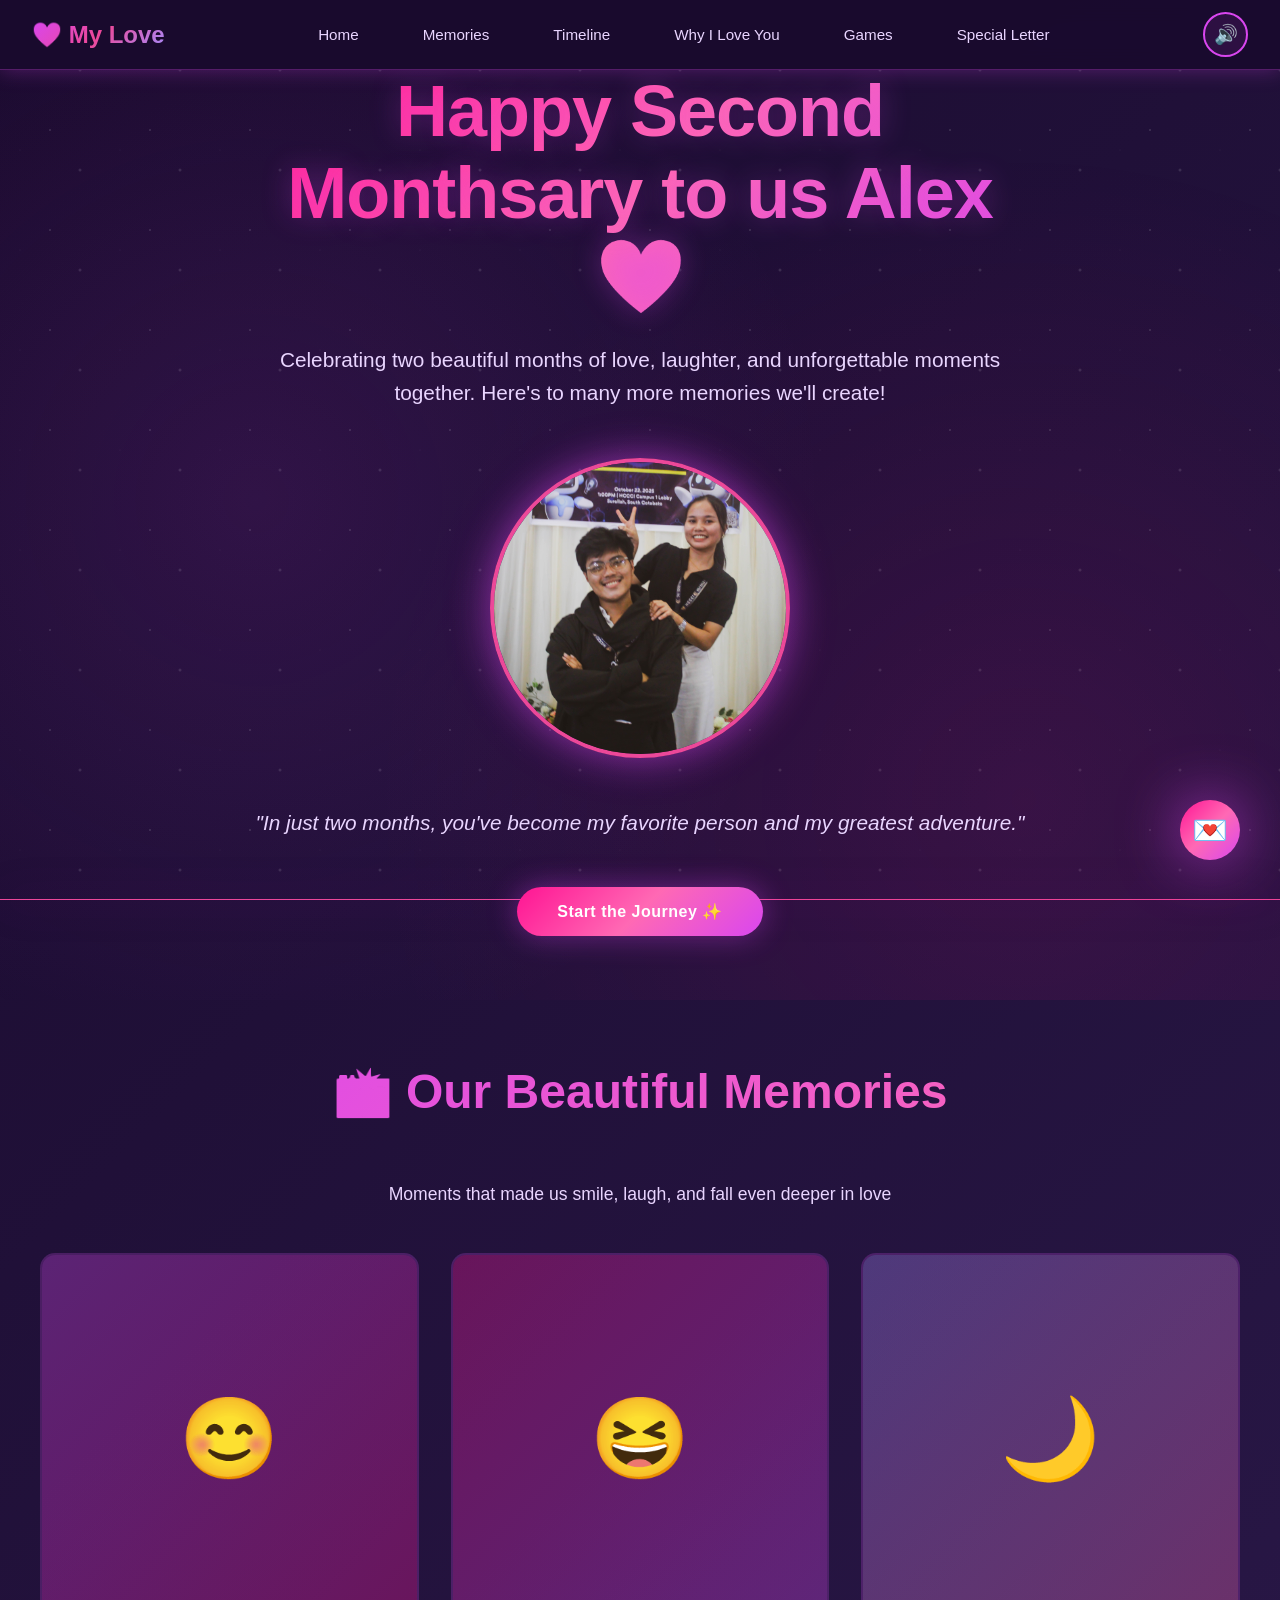
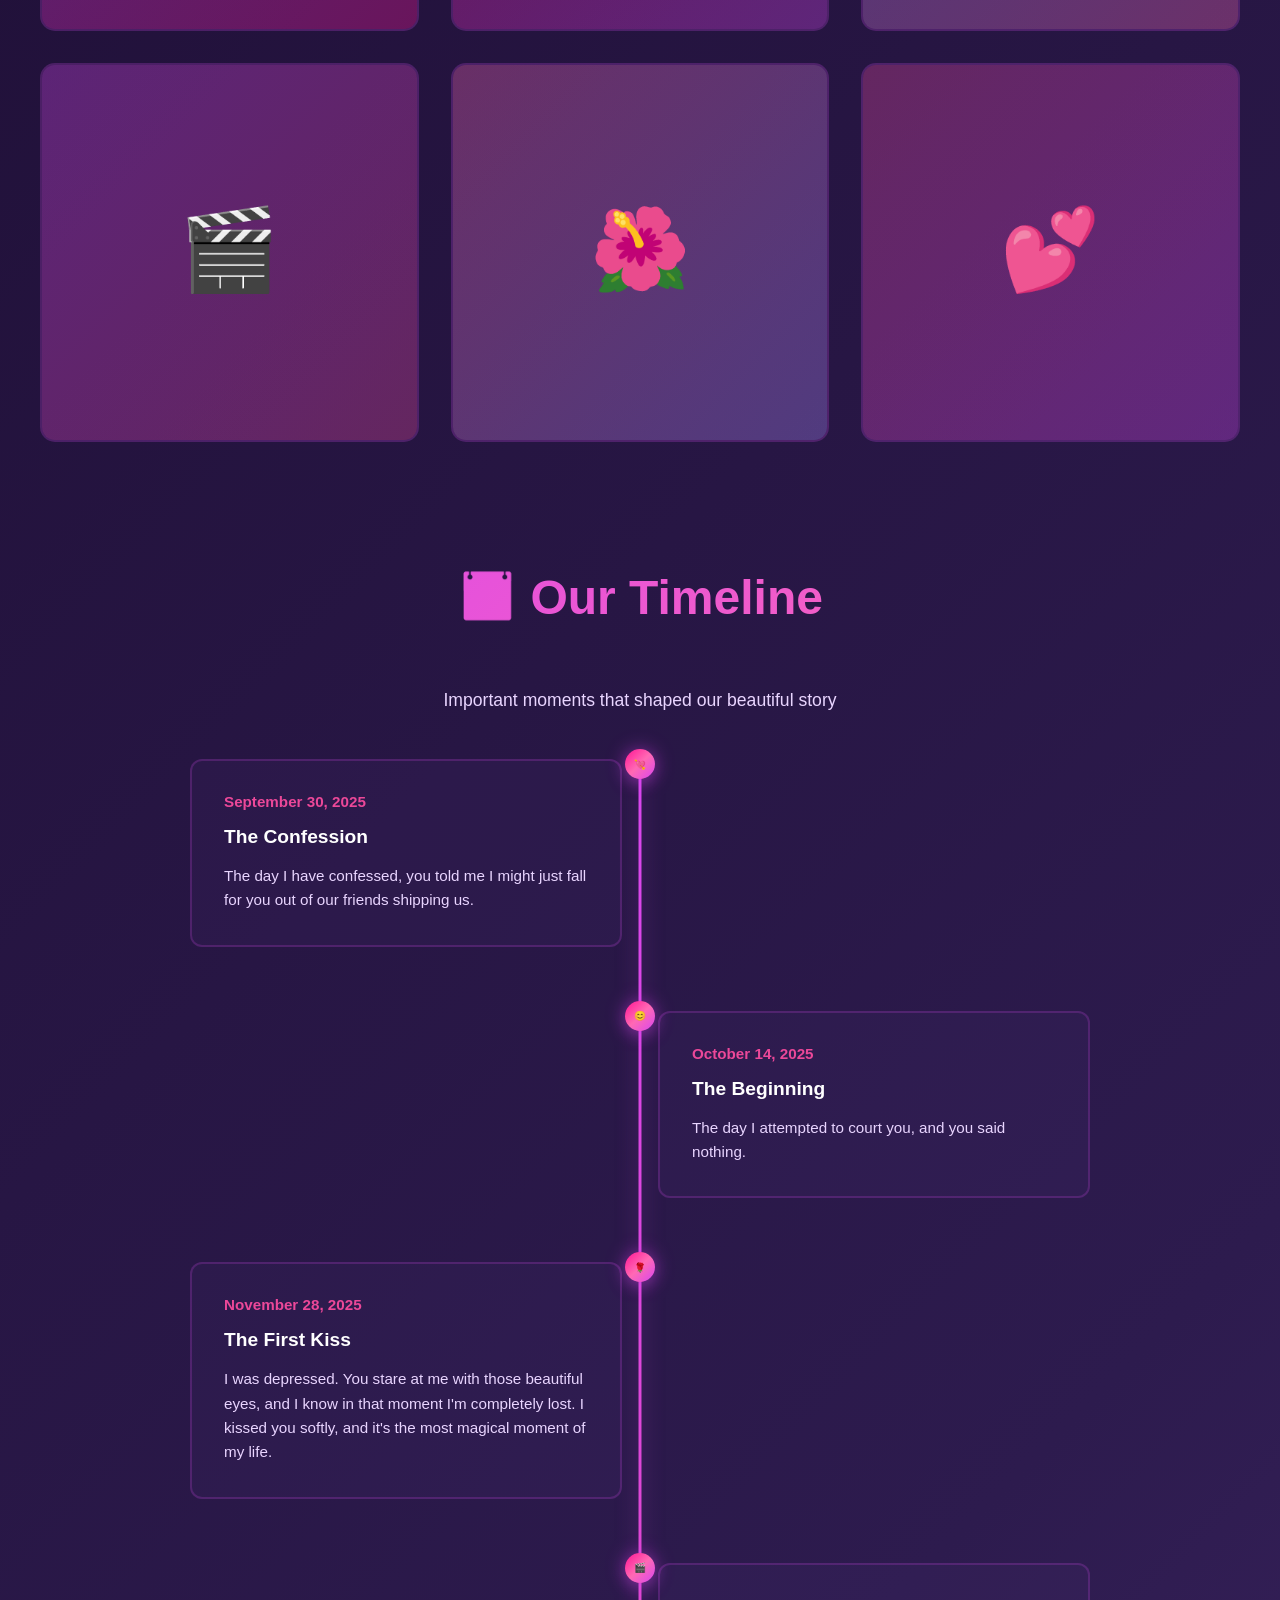
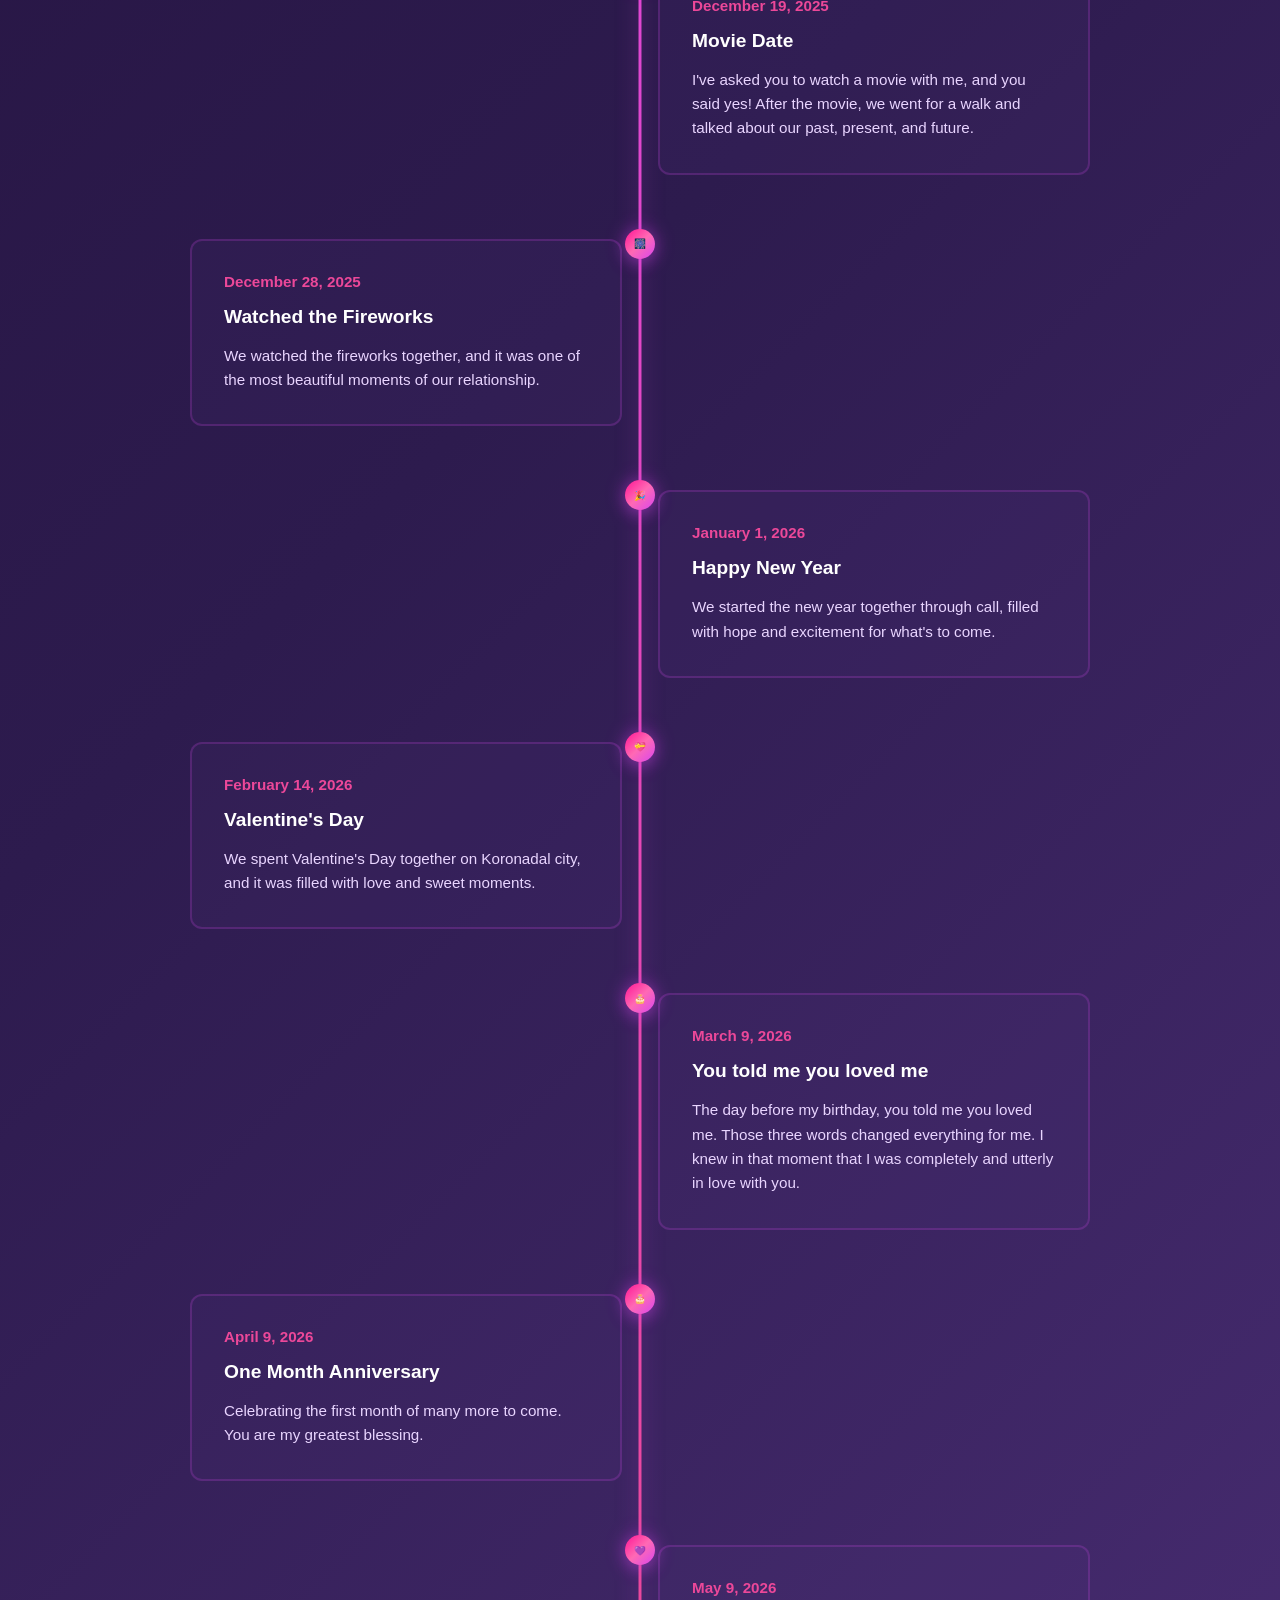
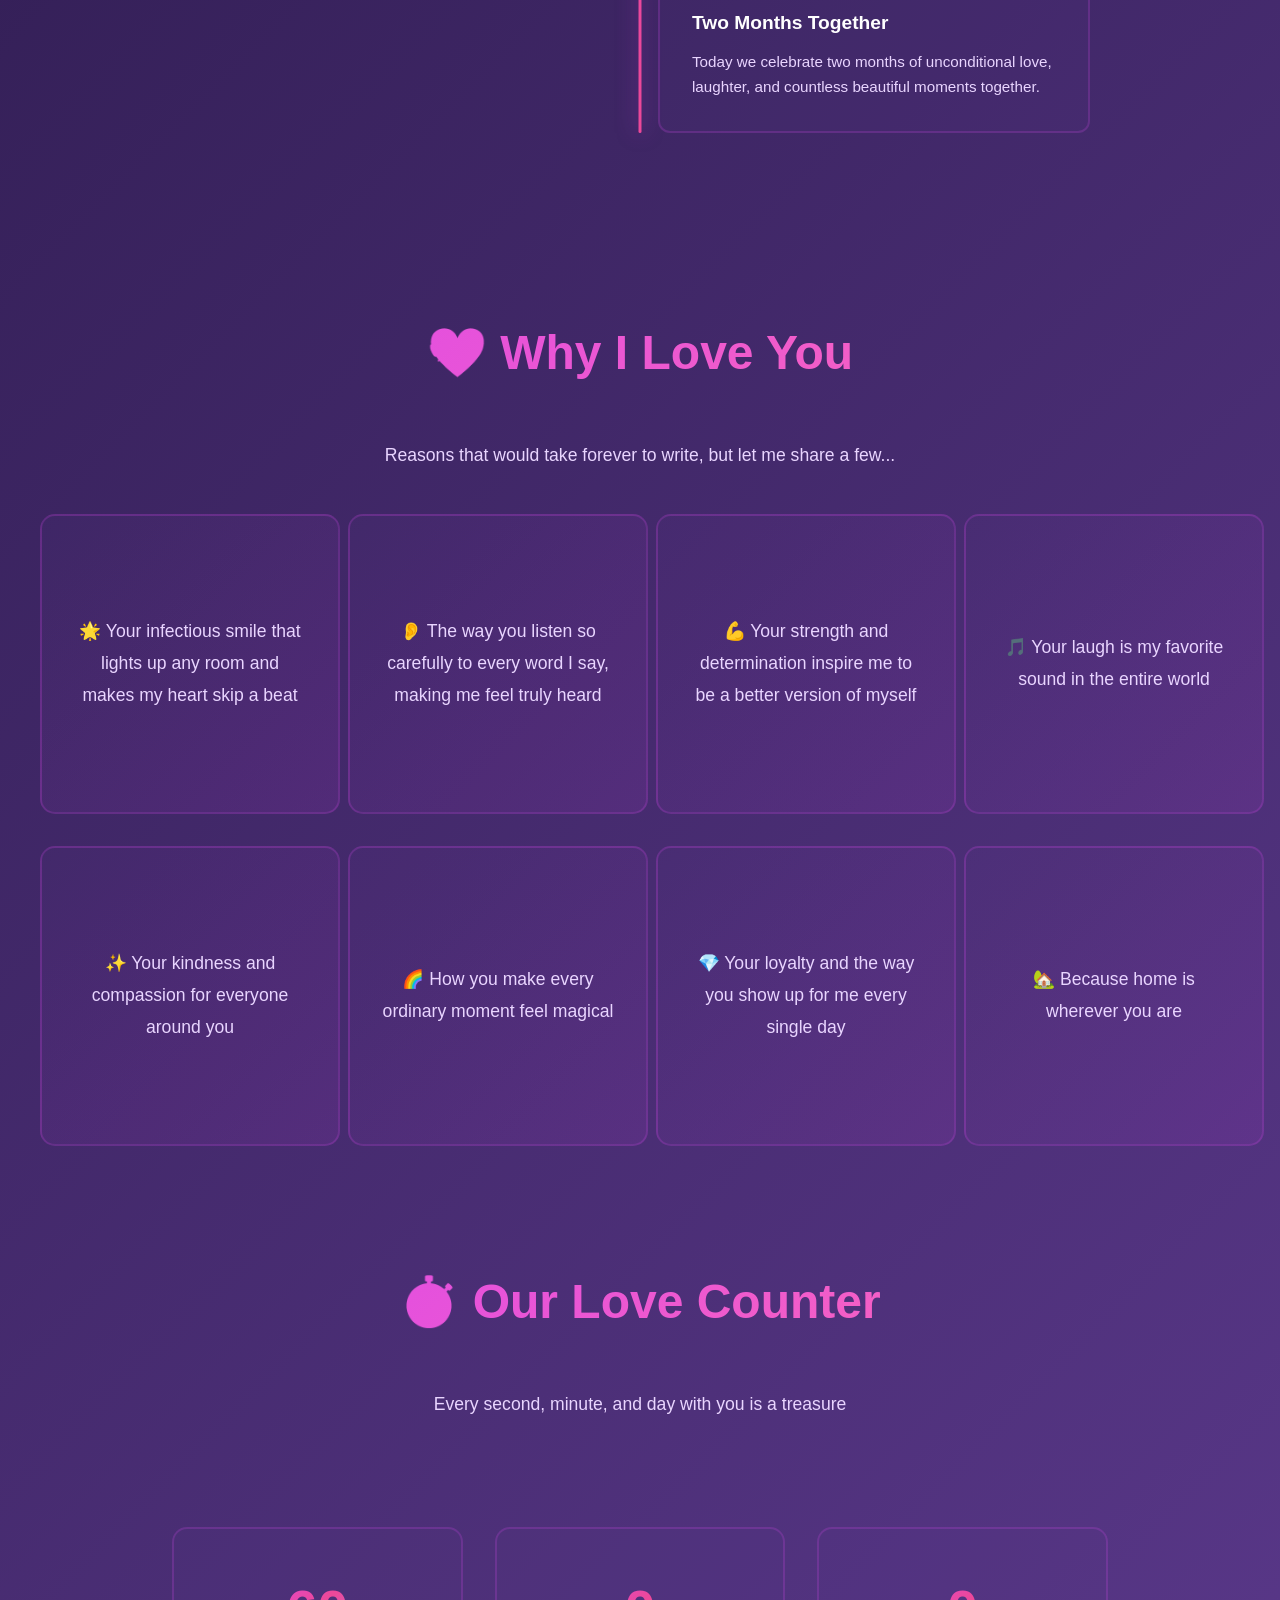
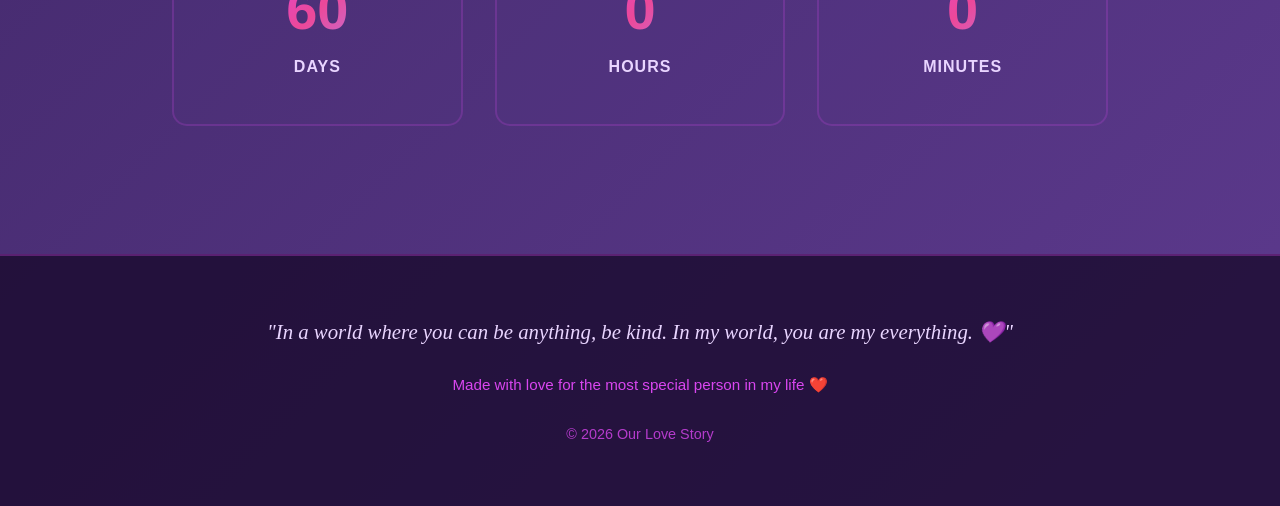
==== index.html @ 3c6b7a9a "Add files via upload" ====
<!DOCTYPE html>
<html lang="en">
<head>
  <meta charset="UTF-8">
  <meta name="viewport" content="width=device-width, initial-scale=1.0, viewport-fit=cover, user-scalable=yes">
  <meta name="description" content="Happy Second Monthsary - A romantic interactive celebration website">
  <meta name="theme-color" content="#5d3a8e">
  <meta name="apple-mobile-web-app-capable" content="yes">
  <meta name="apple-mobile-web-app-status-bar-style" content="black-translucent">
  <title>Happy Second Monthsary to us ❤️</title>
  <link rel="stylesheet" href="style.css">
  <!-- Optional: Add Google Fonts -->
  <link href="https://fonts.googleapis.com/css2?family=Poppins:wght@400;600;700;800&family=Playfair+Display:wght@700;900&display=swap" rel="stylesheet">
</head>
<body>
  <!-- Page Loader -->
  <div class="page-loader">
    <div class="loader-spinner"></div>
  </div>

  <!-- Navigation Bar -->
  <nav>
    <div class="logo">💜 My Love</div>
    <ul class="nav-links">
      <li><a href="#hero">Home</a></li>
      <li><a href="#memories">Memories</a></li>
      <li><a href="#timeline">Timeline</a></li>
      <li><a href="#reasons">Why I Love You</a></li>
      <li><a href="gamesUI.html">Games</a></li>
      <li><a href="special.html">Special Letter</a></li>
    </ul>
    <button class="mobile-menu-toggle">☰</button>
    <button class="music-toggle">🔇</button>
  </nav>

  <main>
    <!-- ========== HERO SECTION ========== -->
    <section class="hero" id="hero">
      <div class="hero-content">
        <h1 class="hero-title">Happy Second Monthsary to us Alex ❤️</h1>
        <p class="hero-subtitle">Celebrating two beautiful months of love, laughter, and unforgettable moments together. Here's to many more memories we'll create!</p>
        
        <!-- Hero Image / Couple Photo Placeholder -->
        <div class="hero-image">
          <img src="assets/images/couple-photo.jpg" alt="Our Love">
        </div>

        <p class="hero-subtitle" style="margin-top: 2rem; font-style: italic;">
          "In just two months, you've become my favorite person and my greatest adventure."
        </p>

        <button class="cta-button" onclick="document.getElementById('memories').scrollIntoView({behavior: 'smooth'})">
          Start the Journey ✨
        </button>
      </div>
    </section>

    <!-- ========== MEMORIES GALLERY SECTION ========== -->
    <section id="memories" data-animate>
      <h2 class="section-title">📸 Our Beautiful Memories</h2>
      <p class="section-subtitle">Moments that made us smile, laugh, and fall even deeper in love</p>
      
      <div class="gallery">
        <!-- Memory Card 1 -->
        <div class="memory-card" data-image="assets/images/memory1.jpg">
          <img src="data:image/svg+xml,%3Csvg xmlns='http://www.w3.org/2000/svg' width='280' height='280'%3E%3Cdefs%3E%3ClinearGradient id='grad1' x1='0%25' y1='0%25' x2='100%25' y2='100%25'%3E%3Cstop offset='0%25' style='stop-color:%23d946ef;stop-opacity:0.3'/%3E%3Cstop offset='100%25' style='stop-color:%23ff1493;stop-opacity:0.3'/%3E%3C/linearGradient%3E%3C/defs%3E%3Crect fill='url(%23grad1)' width='280' height='280'/%3E%3Ctext x='50%25' y='50%25' font-size='60' fill='white' text-anchor='middle' dy='.3em'%3E😊%3C/text%3E%3C/svg%3E" alt="Memory" class="memory-card-image">
          <div class="memory-card-caption">First Date 🌹</div>
        </div>

        <!-- Memory Card 2 -->
        <div class="memory-card" data-image="assets/images/memory2.jpg">
          <img src="data:image/svg+xml,%3Csvg xmlns='http://www.w3.org/2000/svg' width='280' height='280'%3E%3Cdefs%3E%3ClinearGradient id='grad2' x1='0%25' y1='0%25' x2='100%25' y2='100%25'%3E%3Cstop offset='0%25' style='stop-color:%23ff1493;stop-opacity:0.3'/%3E%3Cstop offset='100%25' style='stop-color:%23d946ef;stop-opacity:0.3'/%3E%3C/linearGradient%3E%3C/defs%3E%3Crect fill='url(%23grad2)' width='280' height='280'/%3E%3Ctext x='50%25' y='50%25' font-size='60' fill='white' text-anchor='middle' dy='.3em'%3E😆%3C/text%3E%3C/svg%3E" alt="Memory" class="memory-card-image">
          <div class="memory-card-caption">Thea's Debut 💃</div>
        </div>

        <!-- Memory Card 3 -->
        <div class="memory-card" data-image="assets/images/memory3.jpg">
          <img src="data:image/svg+xml,%3Csvg xmlns='http://www.w3.org/2000/svg' width='280' height='280'%3E%3Cdefs%3E%3ClinearGradient id='grad3' x1='0%25' y1='0%25' x2='100%25' y2='100%25'%3E%3Cstop offset='0%25' style='stop-color:%23a78bfa;stop-opacity:0.3'/%3E%3Cstop offset='100%25' style='stop-color:%23ff69b4;stop-opacity:0.3'/%3E%3C/linearGradient%3E%3C/defs%3E%3Crect fill='url(%23grad3)' width='280' height='280'/%3E%3Ctext x='50%25' y='50%25' font-size='60' fill='white' text-anchor='middle' dy='.3em'%3E🌙%3C/text%3E%3C/svg%3E" alt="Memory" class="memory-card-image">
          <div class="memory-card-caption">HCCCI's Pageant Pictorial ✨</div>
        </div>

        <!-- Memory Card 4 -->
        <div class="memory-card" data-image="assets/images/memory4.jpg">
          <img src="data:image/svg+xml,%3Csvg xmlns='http://www.w3.org/2000/svg' width='280' height='280'%3E%3Cdefs%3E%3ClinearGradient id='grad4' x1='0%25' y1='0%25' x2='100%25' y2='100%25'%3E%3Cstop offset='0%25' style='stop-color:%23d946ef;stop-opacity:0.3'/%3E%3Cstop offset='100%25' style='stop-color:%23ec4899;stop-opacity:0.3'/%3E%3C/linearGradient%3E%3C/defs%3E%3Crect fill='url(%23grad4)' width='280' height='280'/%3E%3Ctext x='50%25' y='50%25' font-size='60' fill='white' text-anchor='middle' dy='.3em'%3E🎬%3C/text%3E%3C/svg%3E" alt="Memory" class="memory-card-image">
          <div class="memory-card-caption">HCCCI's Open House 🍿</div>
        </div>

        <!-- Memory Card 5 -->
        <div class="memory-card" data-image="assets/images/memory5.jpg">
          <img src="data:image/svg+xml,%3Csvg xmlns='http://www.w3.org/2000/svg' width='280' height='280'%3E%3Cdefs%3E%3ClinearGradient id='grad5' x1='0%25' y1='0%25' x2='100%25' y2='100%25'%3E%3Cstop offset='0%25' style='stop-color:%23ff69b4;stop-opacity:0.3'/%3E%3Cstop offset='100%25' style='stop-color:%23a78bfa;stop-opacity:0.3'/%3E%3C/linearGradient%3E%3C/defs%3E%3Crect fill='url(%23grad5)' width='280' height='280'/%3E%3Ctext x='50%25' y='50%25' font-size='60' fill='white' text-anchor='middle' dy='.3em'%3E🌺%3C/text%3E%3C/svg%3E" alt="Memory" class="memory-card-image">
          <div class="memory-card-caption">Your Friend's Wedding 🌿</div>
        </div>

        <!-- Memory Card 6 -->
        <div class="memory-card" data-image="assets/images/memory6.jpg">
          <img src="data:image/svg+xml,%3Csvg xmlns='http://www.w3.org/2000/svg' width='280' height='280'%3E%3Cdefs%3E%3ClinearGradient id='grad6' x1='0%25' y1='0%25' x2='100%25' y2='100%25'%3E%3Cstop offset='0%25' style='stop-color:%23ec4899;stop-opacity:0.3'/%3E%3Cstop offset='100%25' style='stop-color:%23d946ef;stop-opacity:0.3'/%3E%3C/linearGradient%3E%3C/defs%3E%3Crect fill='url(%23grad6)' width='280' height='280'/%3E%3Ctext x='50%25' y='50%25' font-size='60' fill='white' text-anchor='middle' dy='.3em'%3E💕%3C/text%3E%3C/svg%3E" alt="Memory" class="memory-card-image">
          <div class="memory-card-caption">Date 🤗</div>
        </div>
      </div>
    </section>

    <!-- Lightbox for Images -->
    <div class="lightbox" id="imageLightbox">
      <div class="lightbox-content">
        <img src="" alt="Memory" class="lightbox-image">
        <button class="lightbox-close">✕</button>
      </div>
    </div>

    <!-- ========== TIMELINE SECTION ========== -->
    <section id="timeline" data-animate>
      <h2 class="section-title">📅 Our Timeline</h2>
      <p class="section-subtitle">Important moments that shaped our beautiful story</p>

      <div class="timeline">
        <!-- Timeline Item 1 -->
        <div class="timeline-item">
          <div class="timeline-dot"></div>
          <div class="timeline-icon">💘</div>
          <div class="timeline-content">
            <div class="timeline-date">September 30, 2025</div>
            <div class="timeline-title">The Confession</div>
            <div class="timeline-description">The day I have confessed, you told me I might just fall for you out of our friends shipping us.</div>
          </div>
        </div>

        <!-- Timeline Item 2 -->
        <div class="timeline-item">
          <div class="timeline-dot"></div>
          <div class="timeline-icon">😊</div>
          <div class="timeline-content">
            <div class="timeline-date">October 14, 2025</div>
            <div class="timeline-title">The Beginning</div>
            <div class="timeline-description">The day I attempted to court you, and you said nothing.</div>
          </div>
        </div>

        <!-- Timeline Item 3 -->
        <div class="timeline-item">
          <div class="timeline-dot"></div>
          <div class="timeline-icon">🌹</div>
          <div class="timeline-content">
            <div class="timeline-date">November 28, 2025</div>
            <div class="timeline-title">The First Kiss</div>
            <div class="timeline-description">I was depressed. You stare at me with those beautiful eyes, and I know in that moment I'm completely lost. I kissed you softly, and it's the most magical moment of my life.</div>
          </div>
        </div>

        <!-- Timeline Item 4 -->
        <div class="timeline-item">
          <div class="timeline-dot"></div>
          <div class="timeline-icon">🎬</div>
          <div class="timeline-content">
            <div class="timeline-date">December 19, 2025</div>
            <div class="timeline-title">Movie Date</div>
            <div class="timeline-description">I've asked you to watch a movie with me, and you said yes! After the movie, we went for a walk and talked about our past, present, and future.</div>
          </div>
        </div>

        <!-- Timeline Item 5 -->
        <div class="timeline-item">
          <div class="timeline-dot"></div>
          <div class="timeline-icon">🎆</div>
          <div class="timeline-content">
            <div class="timeline-date">December 28, 2025</div>
            <div class="timeline-title">Watched the Fireworks</div>
            <div class="timeline-description">We watched the fireworks together, and it was one of the most beautiful moments of our relationship.</div>
          </div>
        </div>

        <!-- Timeline Item 6 -->
        <div class="timeline-item">
          <div class="timeline-dot"></div>
          <div class="timeline-icon">🎉</div>
          <div class="timeline-content">
            <div class="timeline-date">January 1, 2026</div>
            <div class="timeline-title">Happy New Year</div>
            <div class="timeline-description">We started the new year together through call, filled with hope and excitement for what's to come.</div>
          </div>
        </div>

        <!-- Timeline Item 7 -->
        <div class="timeline-item">
          <div class="timeline-dot"></div>
          <div class="timeline-icon">💝</div>
          <div class="timeline-content">
            <div class="timeline-date">February 14, 2026</div>
            <div class="timeline-title">Valentine's Day</div>
            <div class="timeline-description">We spent Valentine's Day together on Koronadal city, and it was filled with love and sweet moments.</div>
          </div>
        </div>

        <!-- Timeline Item 4 -->
        <div class="timeline-item">
          <div class="timeline-dot"></div>
          <div class="timeline-icon">🎂</div>
          <div class="timeline-content">
            <div class="timeline-date">March 9, 2026</div>
            <div class="timeline-title">You told me you loved me</div>
            <div class="timeline-description">The day before my birthday, you told me you loved me. Those three words changed everything for me. I knew in that moment that I was completely and utterly in love with you.</div>
          </div>
        </div>

        <!-- Timeline Item 8 -->
        <div class="timeline-item">
          <div class="timeline-dot"></div>
          <div class="timeline-icon">🎂</div>
          <div class="timeline-content">
            <div class="timeline-date">April 9, 2026</div>
            <div class="timeline-title">One Month Anniversary</div>
            <div class="timeline-description">Celebrating the first month of many more to come. You are my greatest blessing.</div>
          </div>
        </div>

        <!-- Timeline Item 9   -->
        <div class="timeline-item">
          <div class="timeline-dot"></div>
          <div class="timeline-icon">💜</div>
          <div class="timeline-content">
            <div class="timeline-date">May 9, 2026</div>
            <div class="timeline-title">Two Months Together</div>
            <div class="timeline-description">Today we celebrate two months of unconditional love, laughter, and countless beautiful moments together.</div>
          </div>
        </div>
      </div>
    </section>

    <!-- ========== WHY I LOVE YOU SECTION ========== -->
    <section id="reasons" data-animate>
      <h2 class="section-title">💝 Why I Love You</h2>
      <p class="section-subtitle">Reasons that would take forever to write, but let me share a few...</p>

      <div class="reasons-grid">
        <!-- Customize these reasons -->
        <div class="reason-card">
          <div class="reason-text">🌟 Your infectious smile that lights up any room and makes my heart skip a beat</div>
        </div>
        <div class="reason-card">
          <div class="reason-text">👂 The way you listen so carefully to every word I say, making me feel truly heard</div>
        </div>
        <div class="reason-card">
          <div class="reason-text">💪 Your strength and determination inspire me to be a better version of myself</div>
        </div>
        <div class="reason-card">
          <div class="reason-text">🎵 Your laugh is my favorite sound in the entire world</div>
        </div>
        <div class="reason-card">
          <div class="reason-text">✨ Your kindness and compassion for everyone around you</div>
        </div>
        <div class="reason-card">
          <div class="reason-text">🌈 How you make every ordinary moment feel magical</div>
        </div>
        <div class="reason-card">
          <div class="reason-text">💎 Your loyalty and the way you show up for me every single day</div>
        </div>
        <div class="reason-card">
          <div class="reason-text">🏡 Because home is wherever you are</div>
        </div>
      </div>
    </section>

    <!-- ========== LOVE COUNTER SECTION ========== -->
    <section id="counter" data-animate>
      <h2 class="section-title">⏱️ Our Love Counter</h2>
      <p class="section-subtitle">Every second, minute, and day with you is a treasure</p>

      <div class="love-counter">
        <div class="counter-item">
          <div class="counter-number" data-counter="days">60</div>
          <div class="counter-label">Days</div>
        </div>
        <div class="counter-item">
          <div class="counter-number" data-counter="hours">0</div>
          <div class="counter-label">Hours</div>
        </div>
        <div class="counter-item">
          <div class="counter-number" data-counter="minutes">0</div>
          <div class="counter-label">Minutes</div>
        </div>
      </div>
    </section>

    <!-- ========== FOOTER ========== -->
    <footer>
      <div class="footer-quote">
        "In a world where you can be anything, be kind. In my world, you are my everything. 💜"
      </div>
      <div class="footer-text">
        Made with love for the most special person in my life ❤️
      </div>
      <div class="footer-text" style="margin-top: 2rem; font-size: 0.9rem; opacity: 0.8;">
        © 2026 Our Love Story
      </div>
    </footer>
  </main>

  <!-- Secret Message Button -->
  <button class="secret-message-button" title="Click for a secret message">💌</button>

  <!-- Secret Popup Modal -->
  <div class="popup-overlay"></div>
  <div class="secret-popup">
    <div class="secret-popup-title">💌 A Secret Message for You</div>
    <div class="secret-popup-text">
      "In these two months with you, I've learned that love isn't just a feeling—it's a choice. Every single day, I choose you. I choose your laughter, your warmth, and your love. Thank you for being my favorite person. 💜"
    </div>
    <button class="secret-popup-close">Close ✨</button>
  </div>

  <!-- Game Modal (for future game integration) -->
  <div class="game-modal">
    <div class="game-modal-content">
      <button class="game-modal-close">✕</button>
      <div id="gameContent"></div>
    </div>
  </div>

  <!-- Scripts -->
  <script src="script.js"></script>

  <!-- Optional: Include GSAP for advanced animations (uncomment to use) -->
  <!-- <script src="https://cdnjs.cloudflare.com/ajax/libs/gsap/3.12.2/gsap.min.js"></script> -->
  <!-- <script src="https://cdnjs.cloudflare.com/ajax/libs/gsap/3.12.2/ScrollTrigger.min.js"></script> -->

</body>
</html>
---- style.css ----
/* ============================================
   SECOND MONTHSARY WEBSITE - COMPREHENSIVE CSS
   ============================================ */

/* ========== CSS VARIABLES & THEME ========== */
:root {
  /* Primary Colors - Romantic Purple/Violet/Pink Palette */
  --primary-dark: #1a0b2e;
  --primary-purple: #5d3a8e;
  --primary-pink: #ff1493;
  --secondary-pink: #ff69b4;
  --accent-violet: #b366ff;
  --neon-purple: #d946ef;
  --neon-pink: #ec4899;
  --glow-purple: #a78bfa;
  --light-purple: #e9d5ff;
  
  /* Supporting Colors */
  --white: #ffffff;
  --soft-white: #f5f3ff;
  --light-gray: #e8e5f5;
  --dark-gray: #2d1b4e;
  --text-dark: #0f0419;
  
  /* Gradients */
  --gradient-main: linear-gradient(135deg, #1a0b2e 0%, #2d1b4e 50%, #5d3a8e 100%);
  --gradient-card: linear-gradient(135deg, rgba(93, 58, 142, 0.1) 0%, rgba(217, 70, 239, 0.1) 100%);
  --gradient-button: linear-gradient(135deg, #ff1493 0%, #ff69b4 50%, #d946ef 100%);
  --gradient-neon: linear-gradient(135deg, #d946ef 0%, #ec4899 50%, #a78bfa 100%);
  
  /* Shadows & Glows */
  --glow-soft: 0 0 20px rgba(217, 70, 239, 0.3);
  --glow-medium: 0 0 40px rgba(217, 70, 239, 0.5);
  --glow-strong: 0 0 60px rgba(217, 70, 239, 0.7);
  --shadow-sm: 0 4px 15px rgba(0, 0, 0, 0.1);
  --shadow-md: 0 10px 30px rgba(0, 0, 0, 0.2);
  --shadow-lg: 0 20px 50px rgba(0, 0, 0, 0.3);
  
  /* Fonts */
  --font-primary: 'Segoe UI', Tahoma, Geneva, Verdana, sans-serif;
  --font-accent: 'Georgia', serif;
  
  /* Spacing */
  --spacing-xs: 0.5rem;
  --spacing-sm: 1rem;
  --spacing-md: 1.5rem;
  --spacing-lg: 2rem;
  --spacing-xl: 3rem;
  --spacing-2xl: 4rem;
}

/* ========== GLOBAL STYLES ========== */
* {
  -webkit-tap-highlight-color: transparent;
  -webkit-touch-callout: none;
}

html, body {
  -webkit-user-select: none;
  -webkit-user-drag: none;
  -webkit-text-size-adjust: 100%;
}

a, button {
  -webkit-tap-highlight-color: rgba(217, 70, 239, 0.1);
  touch-action: manipulation;
}

input, textarea, select {
  -webkit-user-select: text;
  -webkit-tap-highlight-color: transparent;
}

/* ========== LOGIN PANEL STYLES ========== */
.login-panel {
  position: fixed;
  top: 0;
  left: 0;
  width: 100%;
  height: 100%;
  background: var(--gradient-main);
  display: flex;
  justify-content: center;
  align-items: center;
  z-index: 9999;
  backdrop-filter: blur(5px);
  animation: fadeIn 0.5s ease;
}

.login-panel.hidden {
  display: none !important;
}

.login-container {
  background: rgba(45, 27, 78, 0.95);
  border: 2px solid var(--neon-pink);
  border-radius: 20px;
  padding: 3rem 2rem;
  max-width: 400px;
  width: 90%;
  box-shadow: 0 0 60px rgba(217, 70, 239, 0.6), inset 0 0 30px rgba(217, 70, 239, 0.1);
  backdrop-filter: blur(10px);
  animation: slideInUp 0.6s ease;
}

.login-header {
  text-align: center;
  margin-bottom: 2rem;
}

.login-header h1 {
  font-size: 2rem;
  color: var(--neon-pink);
  margin: 0 0 0.5rem 0;
  font-weight: 700;
}

.login-header p {
  color: var(--light-purple);
  font-size: 0.95rem;
  margin: 0;
}

.login-form {
  display: flex;
  flex-direction: column;
  gap: 1.5rem;
  margin-bottom: 1.5rem;
}

.form-group {
  display: flex;
  flex-direction: column;
}

.form-group label {
  color: var(--light-purple);
  font-weight: 600;
  margin-bottom: 0.5rem;
  font-size: 0.9rem;
}

.form-group input {
  padding: 0.75rem 1rem;
  border: 2px solid rgba(217, 70, 239, 0.3);
  border-radius: 10px;
  background: rgba(0, 0, 0, 0.3);
  color: var(--white);
  font-size: 1rem;
  transition: all 0.3s ease;
  font-family: var(--font-primary);
}

.form-group input:focus {
  outline: none;
  border-color: var(--neon-pink);
  box-shadow: 0 0 20px rgba(217, 70, 239, 0.4);
  background: rgba(0, 0, 0, 0.5);
}

.form-group input::placeholder {
  color: rgba(233, 213, 255, 0.5);
}

.login-button {
  padding: 0.9rem 1.5rem;
  background: var(--gradient-button);
  color: var(--white);
  border: none;
  border-radius: 10px;
  font-weight: 700;
  font-size: 1rem;
  cursor: pointer;
  transition: all 0.3s ease;
  box-shadow: 0 0 20px rgba(217, 70, 239, 0.3);
}

.login-button:hover {
  transform: translateY(-2px);
  box-shadow: 0 0 40px rgba(217, 70, 239, 0.6);
}

.login-button:active {
  transform: translateY(0);
}

.hint-button {
  padding: 0.75rem 1rem;
  background: transparent;
  color: var(--neon-pink);
  border: 2px solid var(--neon-pink);
  border-radius: 8px;
  font-weight: 600;
  font-size: 0.9rem;
  cursor: pointer;
  transition: all 0.3s ease;
}

.hint-button:hover {
  background: rgba(217, 70, 239, 0.1);
  box-shadow: 0 0 20px rgba(217, 70, 239, 0.3);
}

.hint-box {
  background: rgba(217, 70, 239, 0.15);
  border-left: 4px solid var(--neon-pink);
  padding: 1rem;
  border-radius: 8px;
  color: var(--light-purple);
  animation: slideInDown 0.3s ease;
}

.hint-box p {
  margin: 0.5rem 0;
  font-size: 0.95rem;
}

.hint-box code {
  background: rgba(0, 0, 0, 0.3);
  padding: 0.3rem 0.6rem;
  border-radius: 4px;
  color: var(--neon-pink);
  font-weight: 600;
  font-family: 'Courier New', monospace;
}

.login-footer {
  text-align: center;
  color: rgba(233, 213, 255, 0.7);
  font-size: 0.85rem;
  margin: 0;
}

/* ========== UNIVERSAL BUTTON STYLES (ANDROID/TOUCH SUPPORT) ========== */
button {
  touch-action: manipulation;
  -webkit-tap-highlight-color: transparent;
  user-select: none;
  -webkit-user-select: none;
  min-height: 44px;
  min-width: 44px;
}

.login-footer {
  text-align: center;
  color: rgba(233, 213, 255, 0.7);
  font-size: 0.85rem;
  margin: 0;
  
  /* Transitions */
  --transition-fast: 0.2s ease;
  --transition-normal: 0.3s ease;
  --transition-slow: 0.5s ease;
  --transition-smooth: 0.6s cubic-bezier(0.4, 0, 0.2, 1);
}

/* ========== GLOBAL STYLES ========== */
* {
  margin: 0;
  padding: 0;
  box-sizing: border-box;
}

html {
  scroll-behavior: smooth;
}

body {
  font-family: var(--font-primary);
  background: var(--gradient-main);
  color: var(--text-dark);
  overflow-x: hidden;
  position: relative;
  min-height: 100vh;
}

body::before {
  content: '';
  position: fixed;
  top: 0;
  left: 0;
  width: 100%;
  height: 100%;
  background: url('data:image/svg+xml,<svg xmlns="http://www.w3.org/2000/svg" width="100" height="100"><defs><pattern id="stars" x="0" y="0" width="100" height="100" patternUnits="userSpaceOnUse"><circle cx="50" cy="30" r="1" fill="white" opacity="0.5"/><circle cx="20" cy="50" r="0.5" fill="white" opacity="0.3"/><circle cx="80" cy="70" r="1.5" fill="white" opacity="0.4"/></pattern></defs><rect width="100" height="100" fill="none"/><rect width="100" height="100" fill="url(%23stars)"/></svg>');
  pointer-events: none;
  z-index: 0;
  opacity: 0.3;
  animation: twinkleStars 8s ease-in-out infinite;
}

body::after {
  content: '';
  position: fixed;
  bottom: 0;
  left: 0;
  width: 100%;
  height: 1px;
  background: var(--neon-pink);
  box-shadow: var(--glow-medium);
  z-index: 1;
}

main {
  position: relative;
  z-index: 2;
}

/* ========== ANIMATIONS & KEYFRAMES ========== */

@keyframes fadeInUp {
  from {
    opacity: 0;
    transform: translateY(30px);
  }
  to {
    opacity: 1;
    transform: translateY(0);
  }
}

@keyframes fadeInDown {
  from {
    opacity: 0;
    transform: translateY(-30px);
  }
  to {
    opacity: 1;
    transform: translateY(0);
  }
}

@keyframes fadeIn {
  from {
    opacity: 0;
  }
  to {
    opacity: 1;
  }
}

@keyframes slideInLeft {
  from {
    opacity: 0;
    transform: translateX(-50px);
  }
  to {
    opacity: 1;
    transform: translateX(0);
  }
}

@keyframes slideInRight {
  from {
    opacity: 0;
    transform: translateX(50px);
  }
  to {
    opacity: 1;
    transform: translateX(0);
  }
}

@keyframes pulse {
  0%, 100% {
    box-shadow: 0 0 0 0 rgba(217, 70, 239, 0.7);
  }
  50% {
    box-shadow: 0 0 0 15px rgba(217, 70, 239, 0);
  }
}

@keyframes heartbeat {
  0%, 100% {
    transform: scale(1);
  }
  25% {
    transform: scale(1.1);
  }
  50% {
    transform: scale(1);
  }
  75% {
    transform: scale(1.1);
  }
}

@keyframes floatHeart {
  0% {
    opacity: 0;
    transform: translateY(100vh) translateX(0) scale(0);
  }
  10% {
    opacity: 1;
    transform: translateY(90vh) translateX(0) scale(1);
  }
  90% {
    opacity: 1;
    transform: translateY(10vh) translateX(100px) scale(1);
  }
  100% {
    opacity: 0;
    transform: translateY(-10vh) translateX(200px) scale(0);
  }
}

@keyframes twinkleStars {
  0%, 100% {
    opacity: 0.3;
  }
  50% {
    opacity: 0.8;
  }
}

@keyframes glowPulse {
  0%, 100% {
    box-shadow: var(--glow-soft);
  }
  50% {
    box-shadow: var(--glow-medium);
  }
}

@keyframes shimmer {
  0% {
    background-position: -1000px 0;
  }
  100% {
    background-position: 1000px 0;
  }
}

@keyframes rotateSpinner {
  from {
    transform: rotate(0deg);
  }
  to {
    transform: rotate(360deg);
  }
}

@keyframes scaleInCenter {
  from {
    opacity: 0;
    transform: scale(0.5);
  }
  to {
    opacity: 1;
    transform: scale(1);
  }
}

@keyframes bounceIn {
  0% {
    opacity: 0;
    transform: scale(0.3);
  }
  50% {
    opacity: 1;
    transform: scale(1.05);
  }
  100% {
    transform: scale(1);
  }
}

@keyframes slideDown {
  from {
    opacity: 0;
    max-height: 0;
    transform: translateY(-20px);
  }
  to {
    opacity: 1;
    max-height: 500px;
    transform: translateY(0);
  }
}

@keyframes confetti {
  0% {
    opacity: 1;
    transform: translateY(0) rotateZ(0deg) scale(1);
  }
  100% {
    opacity: 0;
    transform: translateY(-100px) rotateZ(360deg) scale(0);
  }
}

@keyframes floatAnimation {
  0%, 100% {
    transform: translateY(-20px);
  }
  50% {
    transform: translateY(20px);
  }
}

@keyframes typeWriter {
  from {
    width: 0;
  }
  to {
    width: 100%;
  }
}

/* ========== NAVIGATION BAR ========== */

nav {
  position: fixed;
  top: 0;
  left: 0;
  width: 100%;
  height: 70px;
  background: rgba(26, 11, 46, 0.95);
  backdrop-filter: blur(10px);
  display: flex;
  align-items: center;
  justify-content: space-between;
  padding: 0 var(--spacing-lg);
  z-index: 1000;
  border-bottom: 1px solid rgba(217, 70, 239, 0.3);
  box-shadow: var(--glow-soft);
}

.logo {
  font-size: 1.5rem;
  font-weight: 700;
  background: var(--gradient-neon);
  -webkit-background-clip: text;
  -webkit-text-fill-color: transparent;
  background-clip: text;
  cursor: pointer;
  animation: fadeInDown 0.6s ease;
}

.nav-links {
  display: flex;
  gap: var(--spacing-lg);
  list-style: none;
  margin: 0;
  padding: 0;
  pointer-events: auto;
}

.nav-links li {
  display: list-item;
  pointer-events: auto;
  list-style: none;
}

.nav-links a {
  color: var(--light-purple);
  text-decoration: none;
  font-size: 0.95rem;
  padding: var(--spacing-xs) var(--spacing-sm);
  border-radius: 8px;
  transition: var(--transition-normal);
  position: relative;
  touch-action: manipulation;
  pointer-events: auto;
  user-select: none;
  -webkit-user-select: none;
  -webkit-tap-highlight-color: rgba(217, 70, 239, 0.1);
  cursor: pointer;
  display: block;
  z-index: 1;
}

.nav-links a::after {
  content: '';
  position: absolute;
  bottom: 0;
  left: 0;
  width: 0;
  height: 2px;
  background: var(--gradient-neon);
  transition: var(--transition-normal);
}

.nav-links a:hover {
  color: var(--neon-pink);
}

.nav-links a:hover::after {
  width: 100%;
}

.music-toggle {
  width: 45px;
  height: 45px;
  border: 2px solid var(--neon-purple);
  background: rgba(217, 70, 239, 0.1);
  border-radius: 50%;
  cursor: pointer;
  display: flex;
  align-items: center;
  justify-content: center;
  transition: var(--transition-normal);
  font-size: 1.2rem;
  animation: fadeInDown 0.6s ease 0.1s backwards;
}

.music-toggle:hover {
  background: rgba(217, 70, 239, 0.2);
  box-shadow: var(--glow-soft);
}

/* Mobile Navigation */
.mobile-menu-toggle {
  display: none;
  background: none;
  border: none;
  color: var(--neon-pink);
  font-size: 1.5rem;
  cursor: pointer;
  touch-action: manipulation;
  -webkit-tap-highlight-color: transparent;
  padding: 10px;
  min-width: 44px;
  min-height: 44px;
  align-items: center;
  justify-content: center;
  flex-direction: column;
  z-index: 10001;
  position: relative;
}

/* ========== HERO SECTION ========== */

.hero {
  width: 100%;
  min-height: 100vh;
  display: flex;
  align-items: center;
  justify-content: center;
  padding: 70px var(--spacing-lg) var(--spacing-2xl);
  position: relative;
  overflow: hidden;
  margin-top: 0;
}

.hero::before {
  content: '';
  position: absolute;
  top: 0;
  left: 0;
  right: 0;
  bottom: 0;
  background: radial-gradient(circle at 20% 50%, rgba(217, 70, 239, 0.1) 0%, transparent 50%),
              radial-gradient(circle at 80% 80%, rgba(255, 20, 147, 0.1) 0%, transparent 50%);
  animation: pulse 4s ease-in-out infinite;
  z-index: -1;
}

.hero-content {
  text-align: center;
  z-index: 3;
  animation: fadeInUp 1s ease 0.3s backwards;
  max-width: 800px;
  width: 100%;
}

.hero-title {
  font-size: clamp(2.5rem, 8vw, 4.5rem);
  font-weight: 800;
  margin-bottom: var(--spacing-md);
  background: linear-gradient(135deg, #ff1493 0%, #ff69b4 50%, #d946ef 100%);
  -webkit-background-clip: text;
  -webkit-text-fill-color: transparent;
  background-clip: text;
  animation: fadeInUp 1s ease 0.5s backwards;
  letter-spacing: -1px;
  text-shadow: 0 0 30px rgba(217, 70, 239, 0.3);
}

.hero-subtitle {
  font-size: clamp(1rem, 3vw, 1.3rem);
  color: var(--light-purple);
  margin-bottom: var(--spacing-xl);
  font-weight: 300;
  line-height: 1.6;
  animation: fadeInUp 1s ease 0.7s backwards;
}

.hero-image {
  width: 300px;
  height: 300px;
  border-radius: 50%;
  margin: var(--spacing-xl) auto;
  border: 4px solid var(--neon-pink);
  box-shadow: 0 0 40px rgba(217, 70, 239, 0.6);
  animation: fadeInUp 1s ease 0.9s backwards, floatAnimation 3s ease-in-out infinite 1.5s;
  overflow: hidden;
  background: rgba(217, 70, 239, 0.1);
}

.hero-image img {
  width: 100%;
  height: 100%;
  object-fit: cover;
  animation: fadeIn 2s ease;
}

.cta-button {
  display: inline-block;
  padding: 15px 40px;
  background: var(--gradient-button);
  color: white;
  text-decoration: none;
  border-radius: 50px;
  font-weight: 600;
  font-size: 1rem;
  border: none;
  cursor: pointer;
  transition: var(--transition-smooth);
  box-shadow: 0 0 30px rgba(217, 70, 239, 0.4);
  position: relative;
  overflow: hidden;
  animation: fadeInUp 1s ease 1.1s backwards;
  letter-spacing: 0.5px;
}

.cta-button::before {
  content: '';
  position: absolute;
  top: 0;
  left: -100%;
  width: 100%;
  height: 100%;
  background: rgba(255, 255, 255, 0.2);
  transition: var(--transition-normal);
}

.cta-button:hover {
  transform: translateY(-3px);
  box-shadow: 0 0 50px rgba(217, 70, 239, 0.7);
}

.cta-button:hover::before {
  left: 100%;
}

.cta-button:active {
  transform: translateY(-1px);
}

/* ========== FLOATING HEARTS BACKGROUND ========== */

.floating-heart {
  position: fixed;
  bottom: -10vh;
  width: 30px;
  height: 30px;
  pointer-events: none;
  z-index: 1;
  animation: floatHeart linear infinite;
  font-size: 1.5rem;
}

/* ========== SECTION STYLES ========== */

section {
  padding: var(--spacing-2xl) var(--spacing-lg);
  position: relative;
}

.section-title {
  font-size: clamp(2rem, 5vw, 3rem);
  text-align: center;
  margin-bottom: var(--spacing-2xl);
  background: linear-gradient(135deg, #d946ef 0%, #ff69b4 100%);
  -webkit-background-clip: text;
  -webkit-text-fill-color: transparent;
  background-clip: text;
  font-weight: 700;
  animation: fadeInUp 0.8s ease;
}

.section-subtitle {
  text-align: center;
  color: var(--light-purple);
  margin-bottom: var(--spacing-xl);
  font-size: 1.1rem;
  animation: fadeInUp 0.8s ease 0.2s backwards;
}

/* ========== MEMORIES GALLERY SECTION ========== */

.gallery {
  display: grid;
  grid-template-columns: repeat(auto-fit, minmax(280px, 1fr));
  gap: var(--spacing-lg);
  max-width: 1200px;
  margin: 0 auto;
}

.memory-card {
  position: relative;
  aspect-ratio: 1;
  border-radius: 15px;
  overflow: hidden;
  cursor: pointer;
  animation: fadeInUp 0.6s ease;
  transition: var(--transition-smooth);
  background: rgba(93, 58, 142, 0.1);
  border: 2px solid rgba(217, 70, 239, 0.2);
  padding: 20px;
  display: flex;
  flex-direction: column;
  justify-content: flex-end;
  background-size: cover;
  background-position: center;
}

.memory-card::before {
  content: '';
  position: absolute;
  top: 0;
  left: 0;
  right: 0;
  bottom: 0;
  background: linear-gradient(135deg, rgba(217, 70, 239, 0.1) 0%, rgba(255, 20, 147, 0.1) 100%);
  opacity: 0;
  transition: var(--transition-normal);
  z-index: 2;
}

.memory-card:hover::before {
  opacity: 1;
}

.memory-card:hover {
  transform: translateY(-15px) scale(1.05);
  box-shadow: 0 0 40px rgba(217, 70, 239, 0.5);
  border-color: var(--neon-purple);
}

.memory-card-image {
  width: 100%;
  height: 100%;
  object-fit: cover;
  position: absolute;
  top: 0;
  left: 0;
  z-index: 1;
}

.memory-card-caption {
  position: relative;
  z-index: 3;
  color: white;
  font-size: 1rem;
  font-weight: 600;
  text-align: center;
  background: rgba(26, 11, 46, 0.9);
  padding: var(--spacing-md);
  border-radius: 10px;
  transform: translateY(20px);
  opacity: 0;
  transition: var(--transition-smooth);
}

.memory-card:hover .memory-card-caption {
  transform: translateY(0);
  opacity: 1;
}

/* ========== LIGHTBOX ========== */

.lightbox {
  display: none;
  position: fixed;
  top: 0;
  left: 0;
  width: 100%;
  height: 100%;
  background: rgba(0, 0, 0, 0.9);
  z-index: 2000;
  align-items: center;
  justify-content: center;
  backdrop-filter: blur(5px);
  animation: fadeIn 0.3s ease;
}

.lightbox.active {
  display: flex;
}

.lightbox-content {
  position: relative;
  max-width: 90vh;
  max-height: 90vh;
  animation: scaleInCenter 0.3s ease;
}

.lightbox-image {
  width: 100%;
  height: 100%;
  object-fit: contain;
  border-radius: 15px;
  box-shadow: 0 0 60px rgba(217, 70, 239, 0.7);
}

.lightbox-close {
  position: absolute;
  top: 20px;
  right: 20px;
  width: 50px;
  height: 50px;
  background: rgba(217, 70, 239, 0.2);
  border: 2px solid var(--neon-pink);
  color: var(--neon-pink);
  font-size: 1.5rem;
  cursor: pointer;
  border-radius: 50%;
  display: flex;
  align-items: center;
  justify-content: center;
  transition: var(--transition-normal);
  z-index: 2001;
}

.lightbox-close:hover {
  background: var(--neon-pink);
  color: white;
  transform: scale(1.1);
}

/* ========== TIMELINE SECTION ========== */

.timeline {
  position: relative;
  max-width: 900px;
  margin: 0 auto;
}

.timeline::before {
  content: '';
  position: absolute;
  left: 50%;
  transform: translateX(-50%);
  width: 3px;
  height: 100%;
  background: linear-gradient(180deg, var(--neon-purple) 0%, var(--neon-pink) 100%);
  box-shadow: 0 0 20px rgba(217, 70, 239, 0.5);
  border-radius: 2px;
}

.timeline-item {
  margin-bottom: var(--spacing-2xl);
  position: relative;
  animation: fadeInUp 0.8s ease;
}

.timeline-item:nth-child(odd) .timeline-content {
  margin-left: 0;
  margin-right: 52%;
}

.timeline-item:nth-child(even) .timeline-content {
  margin-left: 52%;
  margin-right: 0;
}

.timeline-dot {
  position: absolute;
  left: 50%;
  transform: translateX(-50%);
  width: 20px;
  height: 20px;
  background: var(--primary-dark);
  border: 4px solid var(--neon-pink);
  border-radius: 50%;
  top: 0;
  z-index: 10;
  box-shadow: 0 0 20px rgba(217, 70, 239, 0.6);
}

.timeline-content {
  background: rgba(93, 58, 142, 0.1);
  border: 2px solid rgba(217, 70, 239, 0.2);
  border-radius: 12px;
  padding: var(--spacing-lg);
  transition: var(--transition-smooth);
  cursor: pointer;
}

.timeline-content:hover {
  background: rgba(217, 70, 239, 0.15);
  border-color: var(--neon-purple);
  transform: translateY(-5px);
  box-shadow: var(--glow-medium);
}

.timeline-date {
  color: var(--neon-pink);
  font-weight: 700;
  margin-bottom: var(--spacing-sm);
  font-size: 0.95rem;
}

.timeline-title {
  color: white;
  font-size: 1.2rem;
  font-weight: 600;
  margin-bottom: var(--spacing-sm);
}

.timeline-description {
  color: var(--light-purple);
  font-size: 0.95rem;
  line-height: 1.6;
}

.timeline-icon {
  position: absolute;
  left: 50%;
  top: -10px;
  transform: translateX(-50%);
  width: 30px;
  height: 30px;
  background: var(--gradient-button);
  border-radius: 50%;
  display: flex;
  align-items: center;
  justify-content: center;
  font-size: 0.6rem;
  color: white;
  z-index: 11;
  box-shadow: 0 0 20px rgba(217, 70, 239, 0.4);
}

/* ========== WHY I LOVE YOU SECTION ========== */

.reasons-grid {
  display: grid;
  grid-template-columns: repeat(auto-fit, minmax(250px, 1fr));
  gap: var(--spacing-lg);
  max-width: 1200px;
  margin: 0 auto;
}

.reason-card {
  aspect-ratio: 1;
  background: var(--gradient-card);
  border: 2px solid rgba(217, 70, 239, 0.2);
  border-radius: 15px;
  padding: var(--spacing-lg);
  display: flex;
  align-items: center;
  justify-content: center;
  cursor: pointer;
  position: relative;
  overflow: hidden;
  transition: var(--transition-smooth);
  animation: fadeInUp 0.6s ease;
  perspective: 1000px;
  min-height: 300px;
}

.reason-card::before {
  content: '';
  position: absolute;
  top: 0;
  left: 0;
  right: 0;
  bottom: 0;
  background: linear-gradient(135deg, rgba(255, 20, 147, 0.1) 0%, rgba(217, 70, 239, 0.1) 100%);
  opacity: 0;
  transition: var(--transition-smooth);
}

.reason-card:hover {
  transform: translateY(-15px) rotateX(5deg);
  border-color: var(--neon-pink);
  box-shadow: var(--glow-medium);
}

.reason-card:hover::before {
  opacity: 1;
}

.reason-text {
  text-align: center;
  color: var(--light-purple);
  font-size: 1.1rem;
  font-weight: 500;
  line-height: 1.8;
  z-index: 2;
  position: relative;
}

/* ========== LOVE COUNTER ========== */

.love-counter {
  display: grid;
  grid-template-columns: repeat(auto-fit, minmax(200px, 1fr));
  gap: var(--spacing-lg);
  max-width: 1000px;
  margin: 0 auto;
  padding: var(--spacing-2xl) var(--spacing-lg);
}

.counter-item {
  text-align: center;
  background: rgba(93, 58, 142, 0.1);
  border: 2px solid rgba(217, 70, 239, 0.2);
  border-radius: 15px;
  padding: var(--spacing-xl);
  animation: fadeInUp 0.6s ease;
  transition: var(--transition-smooth);
}

.counter-item:hover {
  background: rgba(217, 70, 239, 0.15);
  transform: translateY(-10px);
  box-shadow: var(--glow-medium);
  border-color: var(--neon-purple);
}

.counter-number {
  font-size: clamp(2rem, 5vw, 3.5rem);
  font-weight: 800;
  background: var(--gradient-neon);
  -webkit-background-clip: text;
  -webkit-text-fill-color: transparent;
  background-clip: text;
  margin-bottom: var(--spacing-sm);
}

.counter-label {
  color: var(--light-purple);
  font-size: 1rem;
  text-transform: uppercase;
  letter-spacing: 1px;
  font-weight: 600;
}

/* ========== FAVORITE THINGS CAROUSEL ========== */

.carousel-container {
  position: relative;
  max-width: 800px;
  margin: 0 auto;
  padding: var(--spacing-xl);
}

.carousel {
  display: flex;
  overflow: hidden;
  border-radius: 15px;
  position: relative;
}

.carousel-item {
  min-width: 100%;
  background: var(--gradient-card);
  border: 2px solid rgba(217, 70, 239, 0.2);
  padding: var(--spacing-2xl);
  text-align: center;
  display: flex;
  flex-direction: column;
  align-items: center;
  justify-content: center;
  min-height: 300px;
  animation: fadeInUp 0.6s ease;
  transition: var(--transition-smooth);
}

.carousel-item-icon {
  font-size: 3rem;
  margin-bottom: var(--spacing-lg);
}

.carousel-item-title {
  font-size: 1.5rem;
  font-weight: 700;
  color: var(--neon-pink);
  margin-bottom: var(--spacing-md);
}

.carousel-item-description {
  color: var(--light-purple);
  font-size: 1rem;
  line-height: 1.8;
}

.carousel-nav {
  display: flex;
  justify-content: center;
  gap: var(--spacing-md);
  margin-top: var(--spacing-xl);
}

.carousel-button {
  width: 50px;
  height: 50px;
  border: 2px solid var(--neon-purple);
  background: rgba(217, 70, 239, 0.1);
  color: var(--neon-pink);
  border-radius: 50%;
  cursor: pointer;
  font-size: 1.2rem;
  transition: var(--transition-normal);
  display: flex;
  align-items: center;
  justify-content: center;
}

.carousel-button:hover {
  background: var(--gradient-button);
  border-color: var(--neon-pink);
  color: white;
  transform: scale(1.1);
}

/* ========== SECRET MESSAGE ========== */

.secret-message-button {
  position: fixed;
  bottom: 40px;
  right: 40px;
  width: 60px;
  height: 60px;
  border-radius: 50%;
  background: var(--gradient-button);
  color: white;
  border: none;
  font-size: 1.8rem;
  cursor: pointer;
  z-index: 100;
  animation: floatAnimation 3s ease-in-out infinite, pulse 2s ease-in-out infinite;
  box-shadow: var(--glow-strong);
  transition: var(--transition-normal);
}

.secret-message-button:hover {
  transform: scale(1.1);
  box-shadow: var(--glow-strong);
}

.secret-popup {
  position: fixed;
  top: 50%;
  left: 50%;
  transform: translate(-50%, -50%) scale(0);
  background: rgba(26, 11, 46, 0.98);
  border: 2px solid var(--neon-pink);
  border-radius: 20px;
  padding: var(--spacing-2xl);
  max-width: 500px;
  z-index: 3000;
  text-align: center;
  box-shadow: 0 0 60px rgba(217, 70, 239, 0.7);
  backdrop-filter: blur(10px);
  animation: scaleInCenter 0.4s ease;
}

.secret-popup.active {
  transform: translate(-50%, -50%) scale(1);
}

.secret-popup-title {
  font-size: 1.8rem;
  color: var(--neon-pink);
  margin-bottom: var(--spacing-md);
  font-weight: 700;
}

.secret-popup-text {
  color: var(--light-purple);
  font-size: 1.1rem;
  line-height: 1.8;
  margin-bottom: var(--spacing-lg);
  font-family: var(--font-accent);
}

.secret-popup-close {
  background: var(--gradient-button);
  color: white;
  border: none;
  padding: 12px 30px;
  border-radius: 50px;
  cursor: pointer;
  font-weight: 600;
  transition: var(--transition-normal);
}

.secret-popup-close:hover {
  transform: scale(1.05);
}

.popup-overlay {
  position: fixed;
  top: 0;
  left: 0;
  width: 100%;
  height: 100%;
  background: rgba(0, 0, 0, 0.5);
  z-index: 2999;
  display: none;
}

.popup-overlay.active {
  display: block;
  animation: fadeIn 0.3s ease;
}

/* ========== FOOTER ========== */

footer {
  background: rgba(26, 11, 46, 0.8);
  border-top: 2px solid rgba(217, 70, 239, 0.3);
  padding: var(--spacing-2xl) var(--spacing-lg);
  text-align: center;
  position: relative;
  z-index: 10;
}

.footer-quote {
  font-size: 1.3rem;
  color: var(--light-purple);
  margin-bottom: var(--spacing-lg);
  font-family: var(--font-accent);
  font-style: italic;
  animation: fadeInUp 0.8s ease;
}

.footer-text {
  color: var(--neon-purple);
  font-size: 0.95rem;
  margin-top: var(--spacing-md);
  animation: fadeInUp 0.8s ease 0.2s backwards;
}

.footer-text a {
  color: var(--neon-pink);
  text-decoration: none;
  transition: var(--transition-normal);
}

.footer-text a:hover {
  text-decoration: underline;
}

/* ========== GAMES PAGE STYLES ========== */

.games-container {
  max-width: 1200px;
  margin: 0 auto;
  padding: var(--spacing-xl);
}

.games-grid {
  display: grid;
  grid-template-columns: repeat(auto-fit, minmax(280px, 1fr));
  gap: var(--spacing-lg);
}

.game-card {
  background: var(--gradient-card);
  border: 2px solid rgba(217, 70, 239, 0.2);
  border-radius: 15px;
  padding: var(--spacing-xl);
  text-align: center;
  cursor: pointer;
  transition: var(--transition-smooth);
  animation: fadeInUp 0.6s ease;
  position: relative;
  overflow: hidden;
  min-height: 300px;
  display: flex;
  flex-direction: column;
  justify-content: center;
  align-items: center;
}

.game-card::before {
  content: '';
  position: absolute;
  top: -50%;
  left: -50%;
  width: 200%;
  height: 200%;
  background: linear-gradient(45deg, transparent 30%, rgba(217, 70, 239, 0.1) 50%, transparent 70%);
  animation: shimmer 3s infinite;
  pointer-events: none;
}

.game-card:hover {
  transform: translateY(-15px);
  border-color: var(--neon-pink);
  box-shadow: var(--glow-medium);
  background: linear-gradient(135deg, rgba(217, 70, 239, 0.2) 0%, rgba(255, 20, 147, 0.1) 100%);
}

.game-icon {
  font-size: 3rem;
  margin-bottom: var(--spacing-lg);
  animation: floatAnimation 3s ease-in-out infinite;
}

.game-title {
  font-size: 1.3rem;
  font-weight: 700;
  color: var(--neon-pink);
  margin-bottom: var(--spacing-md);
}

.game-description {
  color: var(--light-purple);
  font-size: 0.95rem;
  margin-bottom: var(--spacing-lg);
}

.game-difficulty {
  display: inline-block;
  background: rgba(217, 70, 239, 0.2);
  color: var(--neon-purple);
  padding: 5px 15px;
  border-radius: 20px;
  font-size: 0.8rem;
  margin-bottom: var(--spacing-md);
  font-weight: 600;
}

/* ========== GAME MODAL ========== */

.game-modal {
  display: none;
  position: fixed;
  top: 0;
  left: 0;
  width: 100%;
  height: 100%;
  background: rgba(0, 0, 0, 0.8);
  z-index: 500;
  align-items: center;
  justify-content: center;
  backdrop-filter: blur(5px);
  animation: fadeIn 0.3s ease;
  padding: var(--spacing-lg);
  pointer-events: auto;
}

.game-modal.active {
  display: flex;
}

.game-modal-content {
  background: var(--gradient-main);
  border: 2px solid var(--neon-purple);
  border-radius: 20px;
  padding: var(--spacing-2xl);
  max-width: 600px;
  width: 100%;
  max-height: 80vh;
  overflow-y: auto;
  position: relative;
  animation: scaleInCenter 0.3s ease;
  box-shadow: 0 0 60px rgba(217, 70, 239, 0.7);
  pointer-events: auto;
}

.game-modal-close {
  position: absolute;
  top: 20px;
  right: 20px;
  width: 40px;
  height: 40px;
  background: rgba(217, 70, 239, 0.2);
  border: 2px solid var(--neon-pink);
  color: var(--neon-pink);
  font-size: 1.3rem;
  cursor: pointer;
  border-radius: 50%;
  display: flex;
  align-items: center;
  justify-content: center;
  transition: var(--transition-normal);
  touch-action: manipulation;
  -webkit-tap-highlight-color: transparent;
  min-width: 44px;
  min-height: 44px;
}

.game-modal-close:hover {
  background: var(--neon-pink);
  color: white;
  transform: scale(1.1);
}

.game-content {
  color: var(--light-purple);
}

.game-content h2 {
  color: var(--neon-pink);
  margin-bottom: var(--spacing-lg);
  font-size: 1.8rem;
}

/* ========== GUESS THE WORD GAME ========== */

.word-display {
  background: rgba(217, 70, 239, 0.1);
  border: 2px solid var(--neon-purple);
  border-radius: 12px;
  padding: var(--spacing-xl);
  margin: var(--spacing-lg) 0;
  text-align: center;
}

.word-clue {
  font-size: 1.1rem;
  font-weight: 600;
  color: var(--neon-pink);
  margin-bottom: var(--spacing-md);
}

.word-blank {
  font-size: 2.5rem;
  font-weight: 800;
  letter-spacing: 0.5rem;
  color: var(--light-purple);
  font-family: monospace;
  word-break: break-all;
}

.input-field {
  width: 100%;
  padding: 12px;
  background: rgba(217, 70, 239, 0.1);
  border: 2px solid var(--neon-purple);
  border-radius: 10px;
  color: var(--light-purple);
  font-size: 1rem;
  margin: var(--spacing-lg) 0;
  transition: var(--transition-normal);
}

.input-field:focus {
  outline: none;
  border-color: var(--neon-pink);
  box-shadow: var(--glow-soft);
}

.input-field::placeholder {
  color: rgba(233, 213, 255, 0.5);
}

.hint-button,
.submit-button,
.play-again-button {
  background: var(--gradient-button);
  color: white;
  border: none;
  padding: 12px 30px;
  border-radius: 10px;
  cursor: pointer;
  font-weight: 600;
  margin: var(--spacing-md) var(--spacing-sm);
  transition: var(--transition-normal);
}

.hint-button:hover,
.submit-button:hover,
.play-again-button:hover {
  transform: translateY(-3px);
  box-shadow: var(--glow-medium);
}

.score-display {
  background: rgba(217, 70, 239, 0.1);
  border-left: 4px solid var(--neon-pink);
  padding: var(--spacing-md);
  border-radius: 8px;
  margin: var(--spacing-lg) 0;
  color: var(--light-purple);
  font-weight: 600;
}

/* ========== MEMORY GAME ========== */

.memory-grid {
  display: grid;
  grid-template-columns: repeat(4, 1fr);
  gap: var(--spacing-md);
  margin: var(--spacing-lg) 0;
}

.memory-card-game {
  aspect-ratio: 1;
  background: var(--gradient-card);
  border: 2px solid rgba(217, 70, 239, 0.3);
  border-radius: 12px;
  cursor: pointer;
  display: flex;
  align-items: center;
  justify-content: center;
  font-size: 2rem;
  transition: var(--transition-fast);
  position: relative;
  transform-style: preserve-3d;
}

.memory-card-game:hover {
  border-color: var(--neon-pink);
  box-shadow: var(--glow-soft);
}

.memory-card-game.flipped {
  background: linear-gradient(135deg, rgba(255, 20, 147, 0.2) 0%, rgba(217, 70, 239, 0.2) 100%);
}

.memory-card-game.matched {
  opacity: 0.5;
  cursor: default;
}

/* ========== LOVE QUIZ ========== */

.quiz-progress {
  width: 100%;
  height: 8px;
  background: rgba(217, 70, 239, 0.1);
  border-radius: 10px;
  overflow: hidden;
  margin-bottom: var(--spacing-lg);
}

.quiz-progress-bar {
  height: 100%;
  background: var(--gradient-button);
  transition: var(--transition-smooth);
  box-shadow: var(--glow-soft);
}

.quiz-question {
  font-size: 1.2rem;
  font-weight: 600;
  color: var(--neon-pink);
  margin-bottom: var(--spacing-lg);
}

.quiz-options {
  display: flex;
  flex-direction: column;
  gap: var(--spacing-md);
}

.option-button {
  background: rgba(217, 70, 239, 0.1);
  border: 2px solid rgba(217, 70, 239, 0.3);
  color: var(--light-purple);
  padding: var(--spacing-md);
  border-radius: 10px;
  cursor: pointer;
  transition: var(--transition-normal);
  font-weight: 500;
  text-align: left;
}

.option-button:hover {
  background: rgba(217, 70, 239, 0.2);
  border-color: var(--neon-purple);
}

.option-button.selected {
  background: var(--gradient-button);
  color: white;
  border-color: var(--neon-pink);
}

.option-button.correct {
  background: linear-gradient(135deg, #00d084 0%, #00b06b 100%);
  border-color: #00d084;
  color: white;
}

.option-button.incorrect {
  background: linear-gradient(135deg, #ff6b6b 0%, #ff5252 100%);
  border-color: #ff6b6b;
  color: white;
}

/* ========== SPECIAL PAGE ========== */

.special-letter-section {
  min-height: 100vh;
  display: flex;
  align-items: center;
  justify-content: center;
  padding: 70px var(--spacing-lg) var(--spacing-lg);
  position: relative;
}

.letter-container {
  background: rgba(93, 58, 142, 0.1);
  border: 2px solid rgba(217, 70, 239, 0.2);
  border-radius: 20px;
  padding: var(--spacing-2xl);
  max-width: 700px;
  backdrop-filter: blur(10px);
  position: relative;
  overflow: hidden;
  animation: fadeInUp 1s ease;
  box-shadow: var(--glow-medium);
}

.letter-container::before {
  content: '';
  position: absolute;
  top: -50%;
  right: -50%;
  width: 300px;
  height: 300px;
  background: radial-gradient(circle, rgba(217, 70, 239, 0.1) 0%, transparent 70%);
  animation: rotateSpinner 20s linear infinite;
}

.letter-content {
  position: relative;
  z-index: 2;
}

.letter-header {
  text-align: center;
  margin-bottom: var(--spacing-xl);
  color: var(--neon-pink);
  font-size: 1.5rem;
  font-weight: 700;
}

.letter-text {
  color: var(--light-purple);
  font-size: 1.05rem;
  line-height: 1.9;
  font-family: var(--font-accent);
  text-align: justify;
  margin-bottom: var(--spacing-xl);
  animation: typeWriter 4s ease-in-out;
}

.letter-signature {
  text-align: right;
  color: var(--neon-pink);
  font-family: var(--font-accent);
  font-size: 1.3rem;
  margin-top: var(--spacing-xl);
}

.final-question {
  text-align: center;
  margin: var(--spacing-2xl) 0;
  animation: fadeInUp 1.5s ease 4.5s backwards;
}

.final-question h2 {
  font-size: clamp(1.5rem, 4vw, 2.5rem);
  color: var(--neon-pink);
  margin-bottom: var(--spacing-lg);
  font-weight: 700;
}

.yes-no-buttons {
  display: flex;
  gap: var(--spacing-lg);
  justify-content: center;
  flex-wrap: wrap;
}

.yes-button,
.no-button {
  padding: 15px 40px;
  font-size: 1.1rem;
  border: none;
  border-radius: 50px;
  font-weight: 700;
  cursor: pointer;
  transition: var(--transition-smooth);
  box-shadow: var(--glow-soft);
}

.yes-button {
  background: var(--gradient-button);
  color: white;
}

.yes-button:hover {
  transform: translateY(-5px);
  box-shadow: var(--glow-medium);
}

.no-button {
  background: rgba(217, 70, 239, 0.2);
  color: var(--neon-pink);
  border: 2px solid var(--neon-pink);
}

.no-button:hover {
  background: rgba(217, 70, 239, 0.3);
  transform: translateY(-5px);
}

.ending-screen {
  position: fixed;
  top: 0;
  left: 0;
  width: 100%;
  height: 100%;
  background: var(--gradient-main);
  display: flex;
  align-items: center;
  justify-content: center;
  flex-direction: column;
  z-index: 3000;
  animation: fadeIn 0.8s ease;
  gap: var(--spacing-xl);
}

.ending-message {
  font-size: clamp(2rem, 8vw, 4rem);
  font-weight: 800;
  background: var(--gradient-neon);
  -webkit-background-clip: text;
  -webkit-text-fill-color: transparent;
  background-clip: text;
  text-align: center;
  animation: scaleInCenter 0.6s ease;
}

.ending-hearts {
  display: flex;
  gap: var(--spacing-lg);
  justify-content: center;
  font-size: 3rem;
  animation: floatAnimation 3s ease-in-out infinite;
}

/* ========== RESPONSIVE DESIGN ========== */

@media (max-width: 768px) {
  :root {
    --spacing-lg: 1.5rem;
    --spacing-2xl: 2.5rem;
  }

  nav {
    padding: 0 var(--spacing-md);
    z-index: 10000;
  }

  .nav-links {
    display: none;
    position: fixed;
    top: 70px;
    left: 0;
    right: 0;
    flex-direction: column;
    background: rgba(26, 11, 46, 0.98);
    padding: var(--spacing-lg);
    gap: var(--spacing-md);
    border-bottom: 2px solid rgba(217, 70, 239, 0.3);
    z-index: 9999;
    pointer-events: auto;
    max-height: calc(100vh - 70px);
    overflow-y: auto;
    touch-action: auto;
    -webkit-user-select: none;
    user-select: none;
    list-style: none;
    margin: 0;
    width: 100%;
  }

  .nav-links li {
    display: block;
    pointer-events: auto;
    width: 100%;
    touch-action: manipulation;
  }

  .nav-links a {
    padding: var(--spacing-md) var(--spacing-lg);
    font-size: 1rem;
    pointer-events: auto;
    touch-action: manipulation;
    -webkit-user-select: none;
    user-select: none;
    -webkit-tap-highlight-color: transparent;
    cursor: pointer;
    display: block;
    width: 100%;
    position: relative;
    color: var(--light-purple);
    text-decoration: none;
    border-radius: 8px;
    transition: background-color 0.3s ease, color 0.3s ease;
  }

  .nav-links a:active,
  .nav-links a:focus {
    background-color: rgba(217, 70, 239, 0.2);
    color: var(--neon-pink);
    outline: none;
  }

  .nav-links a:visited {
    color: var(--light-purple);
  }

  .nav-links.active {
    display: flex !important;
  }

  .mobile-menu-toggle {
    display: flex !important;
    z-index: 10001;
  }
  
  .nav-links.active li {
    pointer-events: auto;
  }

  .timeline::before {
    left: 20px;
  }

  .timeline-item:nth-child(odd) .timeline-content,
  .timeline-item:nth-child(even) .timeline-content {
    margin-left: 60px;
    margin-right: 0;
  }

  .timeline-dot {
    left: 20px;
  }

  .timeline-icon {
    left: 20px;
  }

  .memory-grid {
    grid-template-columns: repeat(3, 1fr);
  }

  .secret-message-button {
    width: 50px;
    height: 50px;
    font-size: 1.5rem;
    bottom: 20px;
    right: 20px;
  }

  .carousel-item {
    padding: var(--spacing-lg);
    min-height: 250px;
  }

  .yes-no-buttons {
    flex-direction: column;
  }

  .yes-button,
  .no-button {
    width: 100%;
  }

  .gallery {
    grid-template-columns: repeat(auto-fit, minmax(200px, 1fr));
  }

  .reason-card {
    min-height: 250px;
  }
}

@media (max-width: 480px) {
  :root {
    --spacing-xs: 0.25rem;
    --spacing-sm: 0.5rem;
    --spacing-md: 0.75rem;
    --spacing-lg: 1rem;
    --spacing-xl: 1.25rem;
    --spacing-2xl: 1.5rem;
  }

  /* Navigation */
  nav {
    height: 55px;
    padding: 0 var(--spacing-sm);
  }

  .logo {
    font-size: 1rem;
  }

  .nav-links {
    gap: var(--spacing-sm);
  }

  .nav-links a {
    font-size: 0.75rem;
    padding: var(--spacing-xs) var(--spacing-sm);
  }

  .music-toggle {
    width: 35px;
    height: 35px;
    font-size: 0.9rem;
  }

  .mobile-menu-toggle {
    font-size: 1.2rem;
    min-width: 40px;
    min-height: 40px;
  }

  /* Hero Section */
  .hero {
    min-height: 80vh;
    padding: 80px var(--spacing-sm) var(--spacing-md);
  }

  .hero-title {
    font-size: 1.2rem;
  }

  .hero-subtitle {
    font-size: 0.85rem;
  }

  .cta-button {
    font-size: 0.85rem;
    padding: 0.6rem 1rem;
  }

  .hero-image {
    max-width: 200px;
    height: 200px;
  }

  /* Sections */
  .section-title {
    font-size: 1.2rem;
    margin-bottom: 1rem;
  }

  section {
    padding: 2rem var(--spacing-sm);
  }

  /* Counters */
  .love-counter {
    grid-template-columns: 1fr;
    gap: var(--spacing-md);
  }

  .counter-box {
    padding: var(--spacing-md);
  }

  .counter-label {
    font-size: 0.8rem;
  }

  .counter-number {
    font-size: 1.8rem;
  }

  .counter-subtext {
    font-size: 0.7rem;
  }

  /* Carousel */
  .carousel {
    height: 250px;
  }

  .carousel-nav button {
    width: 35px;
    height: 35px;
    font-size: 1rem;
  }

  .carousel-nav {
    gap: var(--spacing-sm);
  }

  /* Memories */
  .memory-grid {
    grid-template-columns: 1fr;
    gap: var(--spacing-sm);
  }

  .memory-card {
    padding: var(--spacing-md);
    border-radius: 10px;
  }

  .memory-card h3 {
    font-size: 0.95rem;
  }

  .memory-card p {
    font-size: 0.8rem;
  }

  /* Timeline */
  .timeline {
    padding: 1rem var(--spacing-sm);
  }

  .timeline-item {
    padding-left: 30px;
    padding-bottom: var(--spacing-md);
  }

  .timeline-dot {
    width: 12px;
    height: 12px;
    left: 8px;
  }

  .timeline-item h3 {
    font-size: 0.9rem;
  }

  .timeline-item p {
    font-size: 0.8rem;
  }

  /* Reasons Section */
  .reasons-grid {
    grid-template-columns: 1fr;
    gap: var(--spacing-md);
  }

  .reason-card {
    padding: var(--spacing-md);
  }

  .reason-card h3 {
    font-size: 1rem;
  }

  .reason-card p {
    font-size: 0.8rem;
  }

  /* Favorites */
  .favorites-grid {
    grid-template-columns: 1fr;
    gap: var(--spacing-md);
  }

  .favorite-item {
    padding: var(--spacing-md);
  }

  .favorite-item .emoji {
    font-size: 1.5rem;
  }

  .favorite-item h3 {
    font-size: 0.95rem;
  }

  .favorite-item p {
    font-size: 0.8rem;
  }

  /* Love Wheel */
  .wheel-container {
    width: 200px;
    height: 200px;
  }

  .wheel-option {
    font-size: 0.65rem;
  }

  .spin-button {
    padding: 0.6rem 1.2rem;
    font-size: 0.85rem;
  }

  .result-text {
    font-size: 1.2rem;
  }

  /* Games */
  .game-card {
    padding: var(--spacing-md);
  }

  .game-card .game-icon {
    font-size: 2rem;
  }

  .game-card .game-title {
    font-size: 1rem;
  }

  .game-card .game-description {
    font-size: 0.75rem;
  }

  .game-card .game-difficulty {
    font-size: 0.7rem;
  }

  .games-grid {
    grid-template-columns: 1fr;
    gap: var(--spacing-md);
  }

  /* Modal */
  .game-modal-content {
    padding: var(--spacing-lg);
    max-height: 90vh;
  }

  .game-modal-content h2 {
    font-size: 1.2rem;
    margin-bottom: var(--spacing-md);
  }

  .submit-button,
  .option-button,
  .login-button {
    padding: 0.6rem 1rem;
    font-size: 0.9rem;
  }

  .hint-button {
    font-size: 0.8rem;
    padding: 0.5rem 0.75rem;
  }

  /* Input Fields */
  .form-group input,
  .form-group textarea {
    font-size: 0.9rem;
    padding: 0.6rem 0.8rem;
  }

  .form-group label {
    font-size: 0.8rem;
  }

  /* Letter */
  .special-letter-section {
    min-height: auto;
    display: flex;
    flex-direction: column;
    align-items: center;
    justify-content: flex-start;
    padding: 70px var(--spacing-sm) var(--spacing-lg);
    gap: var(--spacing-xl);
  }

  .letter-container {
    padding: var(--spacing-lg);
    position: relative;
    width: 100%;
    max-width: 100%;
  }

  .letter-text {
    font-size: 0.85rem;
    line-height: 1.6;
  }

  .letter-text p {
    margin-bottom: var(--spacing-sm);
  }

  .final-question {
    text-align: center;
    margin: var(--spacing-lg) 0 var(--spacing-xl);
    width: 100%;
    animation: fadeInUp 1.5s ease 4.5s backwards;
    position: relative;
  }

  /* Quiz */
  .quiz-options {
    gap: var(--spacing-sm);
  }

  .quiz-progress-bar {
    height: 4px;
  }

  /* Memory Card Game */
  .memory-card-game {
    font-size: 1.2rem;
    width: 60px;
    height: 60px;
  }

  /* Buttons */
  .final-question h2 {
    font-size: 1.1rem;
  }

  .final-question p {
    font-size: 0.9rem;
  }

  .yes-button,
  .no-button {
    padding: 0.6rem 1rem;
    font-size: 0.85rem;
    width: 100%;
    max-width: 250px;
  }

  /* Login Panel */
  .login-container {
    padding: 2rem 1.5rem;
    max-width: 320px;
  }

  .login-header h1 {
    font-size: 1.5rem;
  }

  .login-header p {
    font-size: 0.8rem;
  }

  .hint-box {
    font-size: 0.75rem;
  }

  .hint-box p {
    margin: 0.3rem 0;
  }

  .login-footer {
    font-size: 0.75rem;
  }

  /* Confetti */
  .confetti {
    width: 6px;
    height: 6px;
  }

  /* Floating Hearts */
  .floating-heart {
    font-size: 1rem;
    --size: 1rem;
  }
}

/* ========== ACCESSIBILITY ========== */

@media (prefers-reduced-motion: reduce) {
  * {
    animation: none !important;
    transition: none !important;
  }
}

/* ========== PRINT STYLES ========== */

@media print {
  body::before,
  body::after,
  nav,
  .secret-message-button,
  .music-toggle {
    display: none;
  }

  section {
    page-break-inside: avoid;
  }
}

/* ========== LOADING ANIMATION ========== */

.page-loader {
  position: fixed;
  top: 0;
  left: 0;
  width: 100%;
  height: 100%;
  background: var(--gradient-main);
  display: flex;
  align-items: center;
  justify-content: center;
  z-index: 9999;
  animation: fadeOut 0.8s ease 0.5s forwards;
}

@keyframes fadeOut {
  to {
    opacity: 0;
    pointer-events: none;
  }
}

.loader-spinner {
  width: 60px;
  height: 60px;
  border: 4px solid rgba(217, 70, 239, 0.3);
  border-top-color: var(--neon-pink);
  border-radius: 50%;
  animation: rotateSpinner 1s linear infinite;
}

/* ========== UTILITY CLASSES ========== */

.hidden {
  display: none !important;
}

.visible {
  display: block !important;
}

.text-center {
  text-align: center;
}

.text-right {
  text-align: right;
}

.mt-lg {
  margin-top: var(--spacing-lg);
}

.mb-lg {
  margin-bottom: var(--spacing-lg);
}

.mt-xl {
  margin-top: var(--spacing-xl);
}

.mb-xl {
  margin-bottom: var(--spacing-xl);
}

.p-lg {
  padding: var(--spacing-lg);
}

.p-xl {
  padding: var(--spacing-xl);
}

.glow {
  box-shadow: var(--glow-medium);
}

.gradient-text {
  background: var(--gradient-neon);
  -webkit-background-clip: text;
  -webkit-text-fill-color: transparent;
  background-clip: text;
}

/* ========== SCROLLBAR STYLING ========== */

::-webkit-scrollbar {
  width: 10px;
}

::-webkit-scrollbar-track {
  background: rgba(26, 11, 46, 0.5);
}

::-webkit-scrollbar-thumb {
  background: var(--neon-purple);
  border-radius: 10px;
}

::-webkit-scrollbar-thumb:hover {
  background: var(--neon-pink);
}
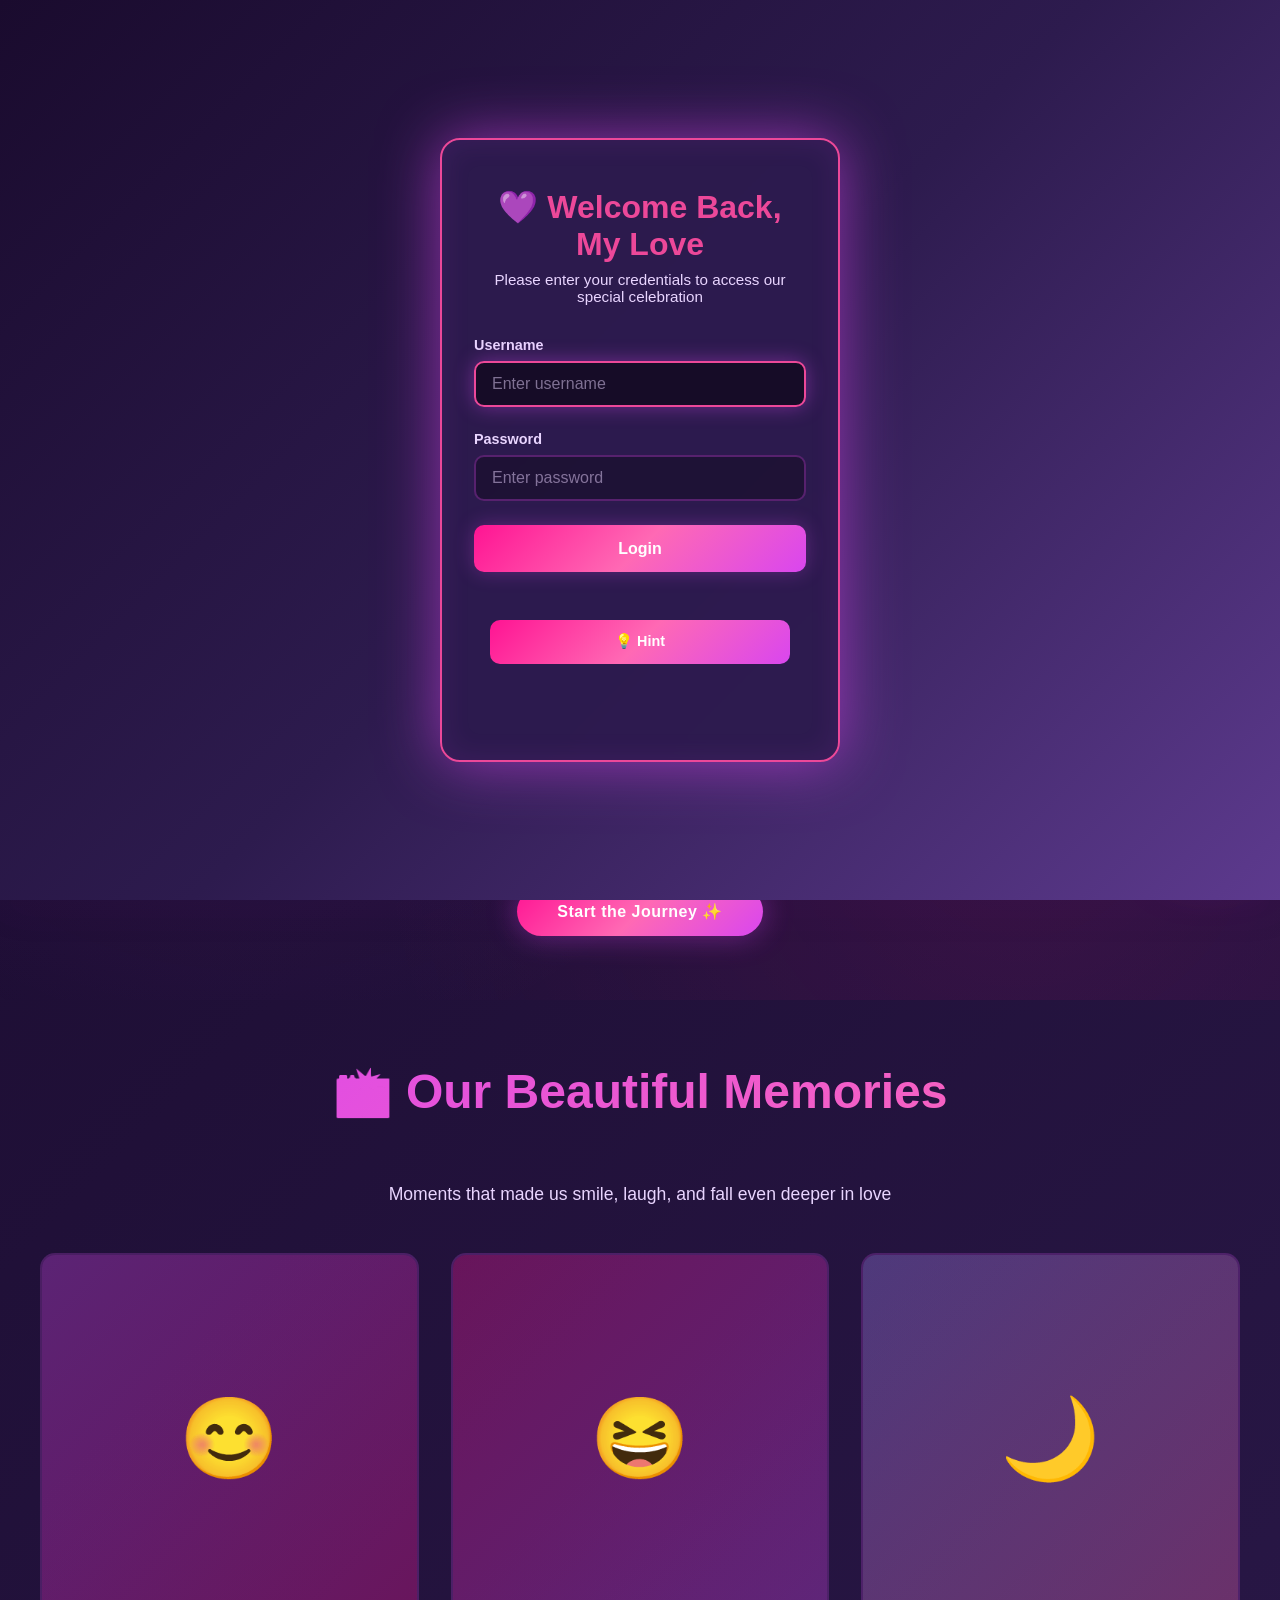
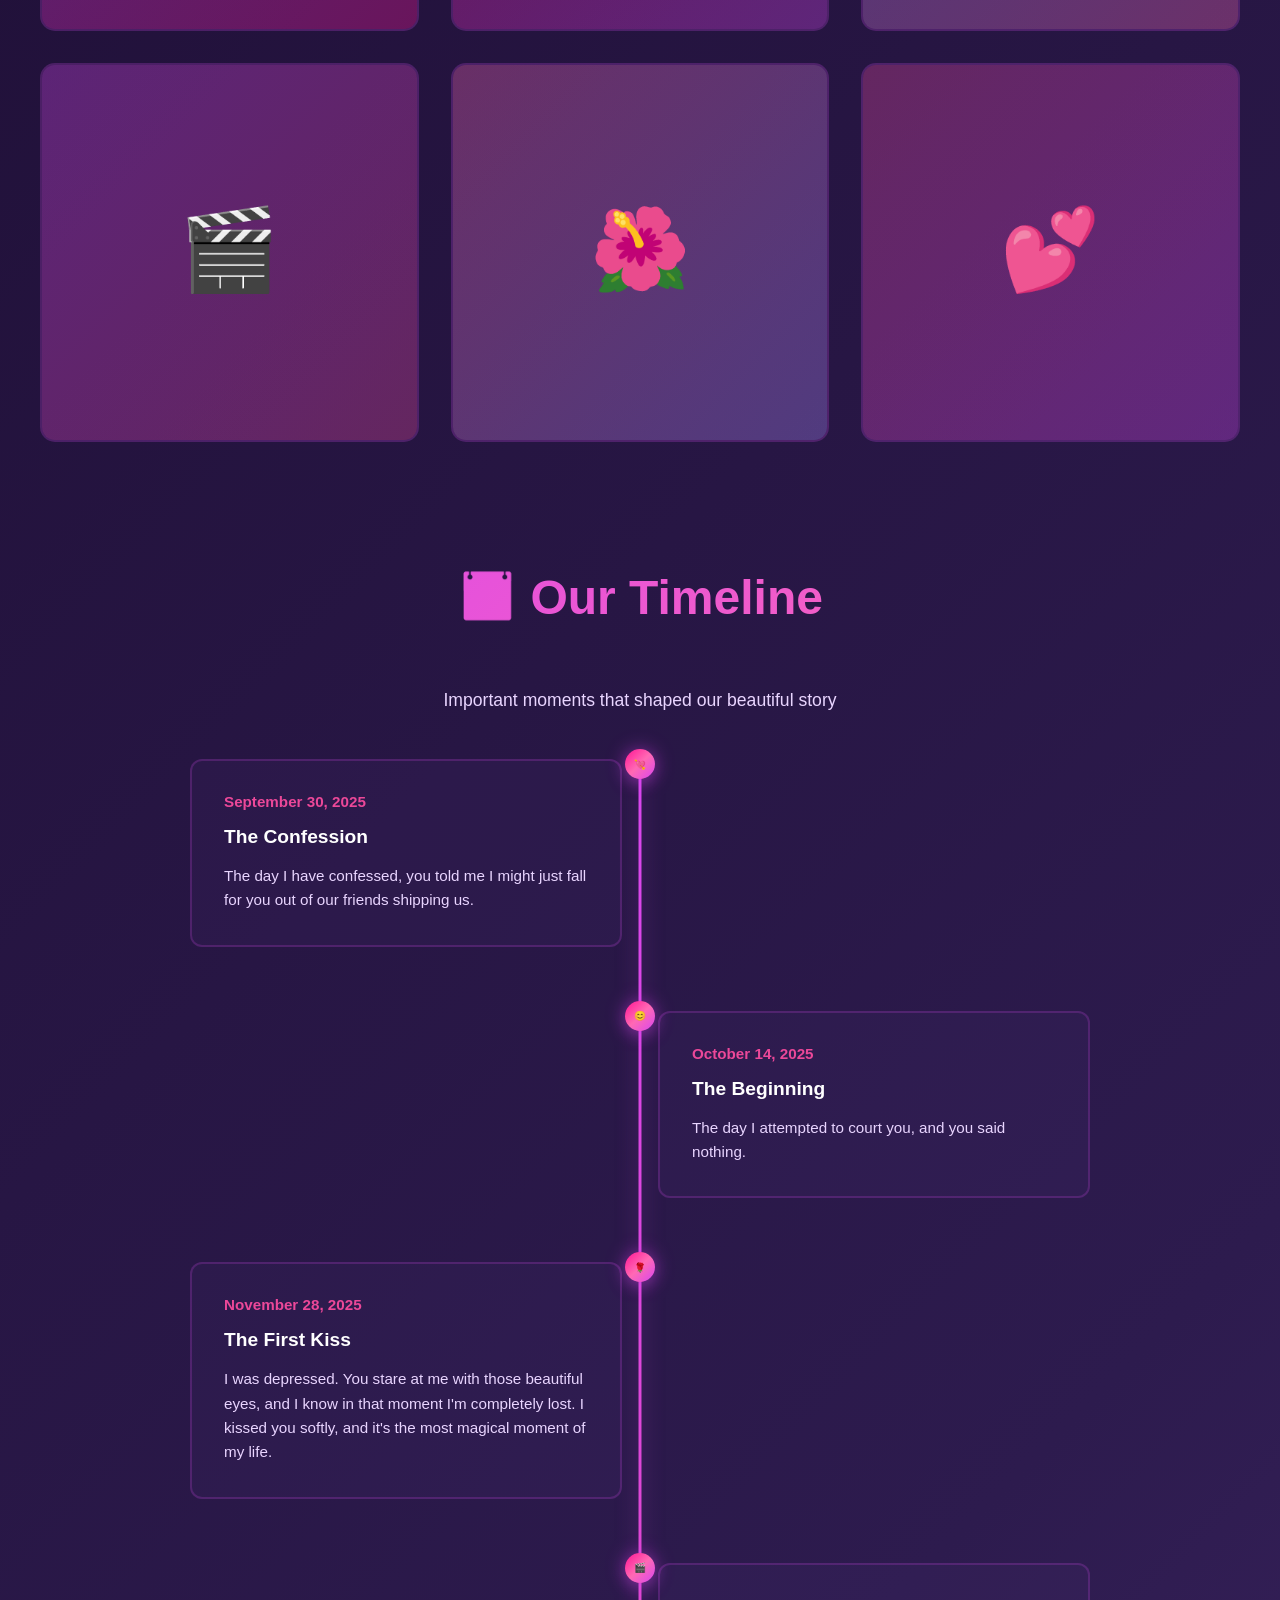
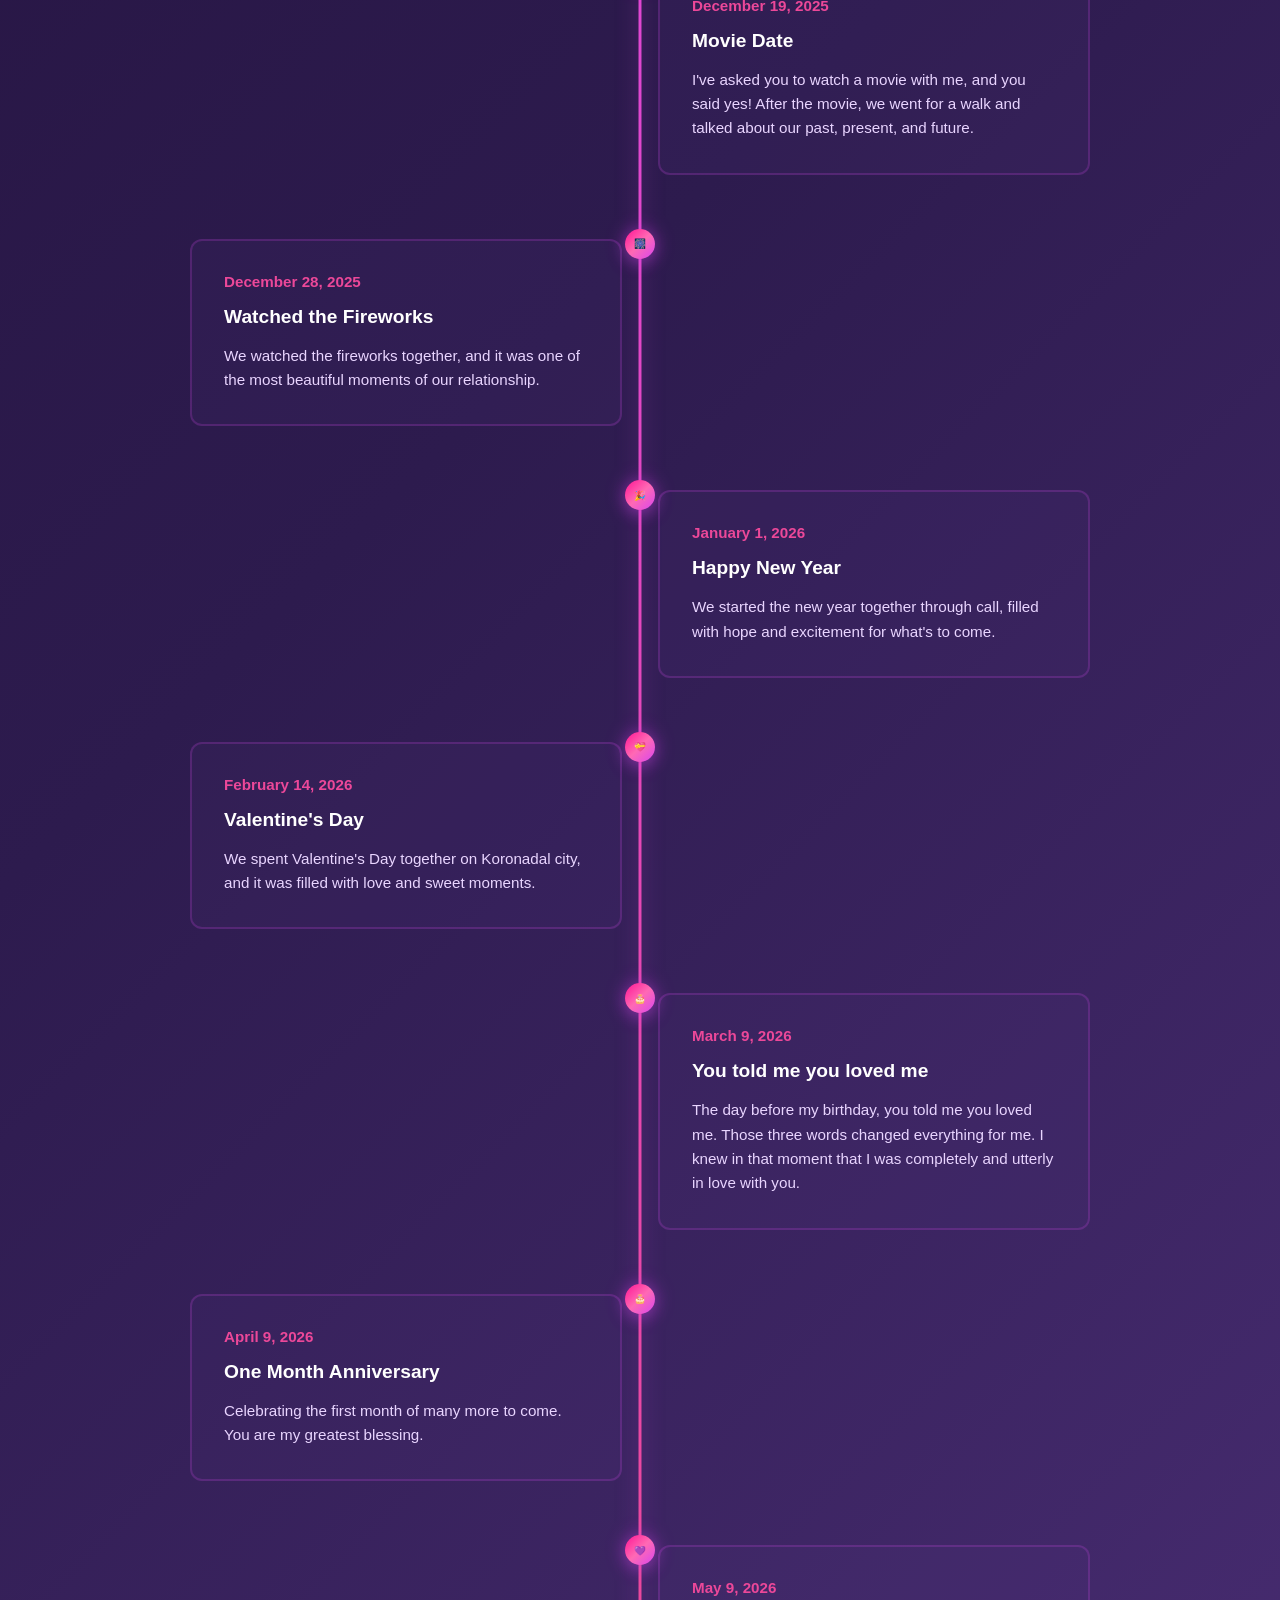
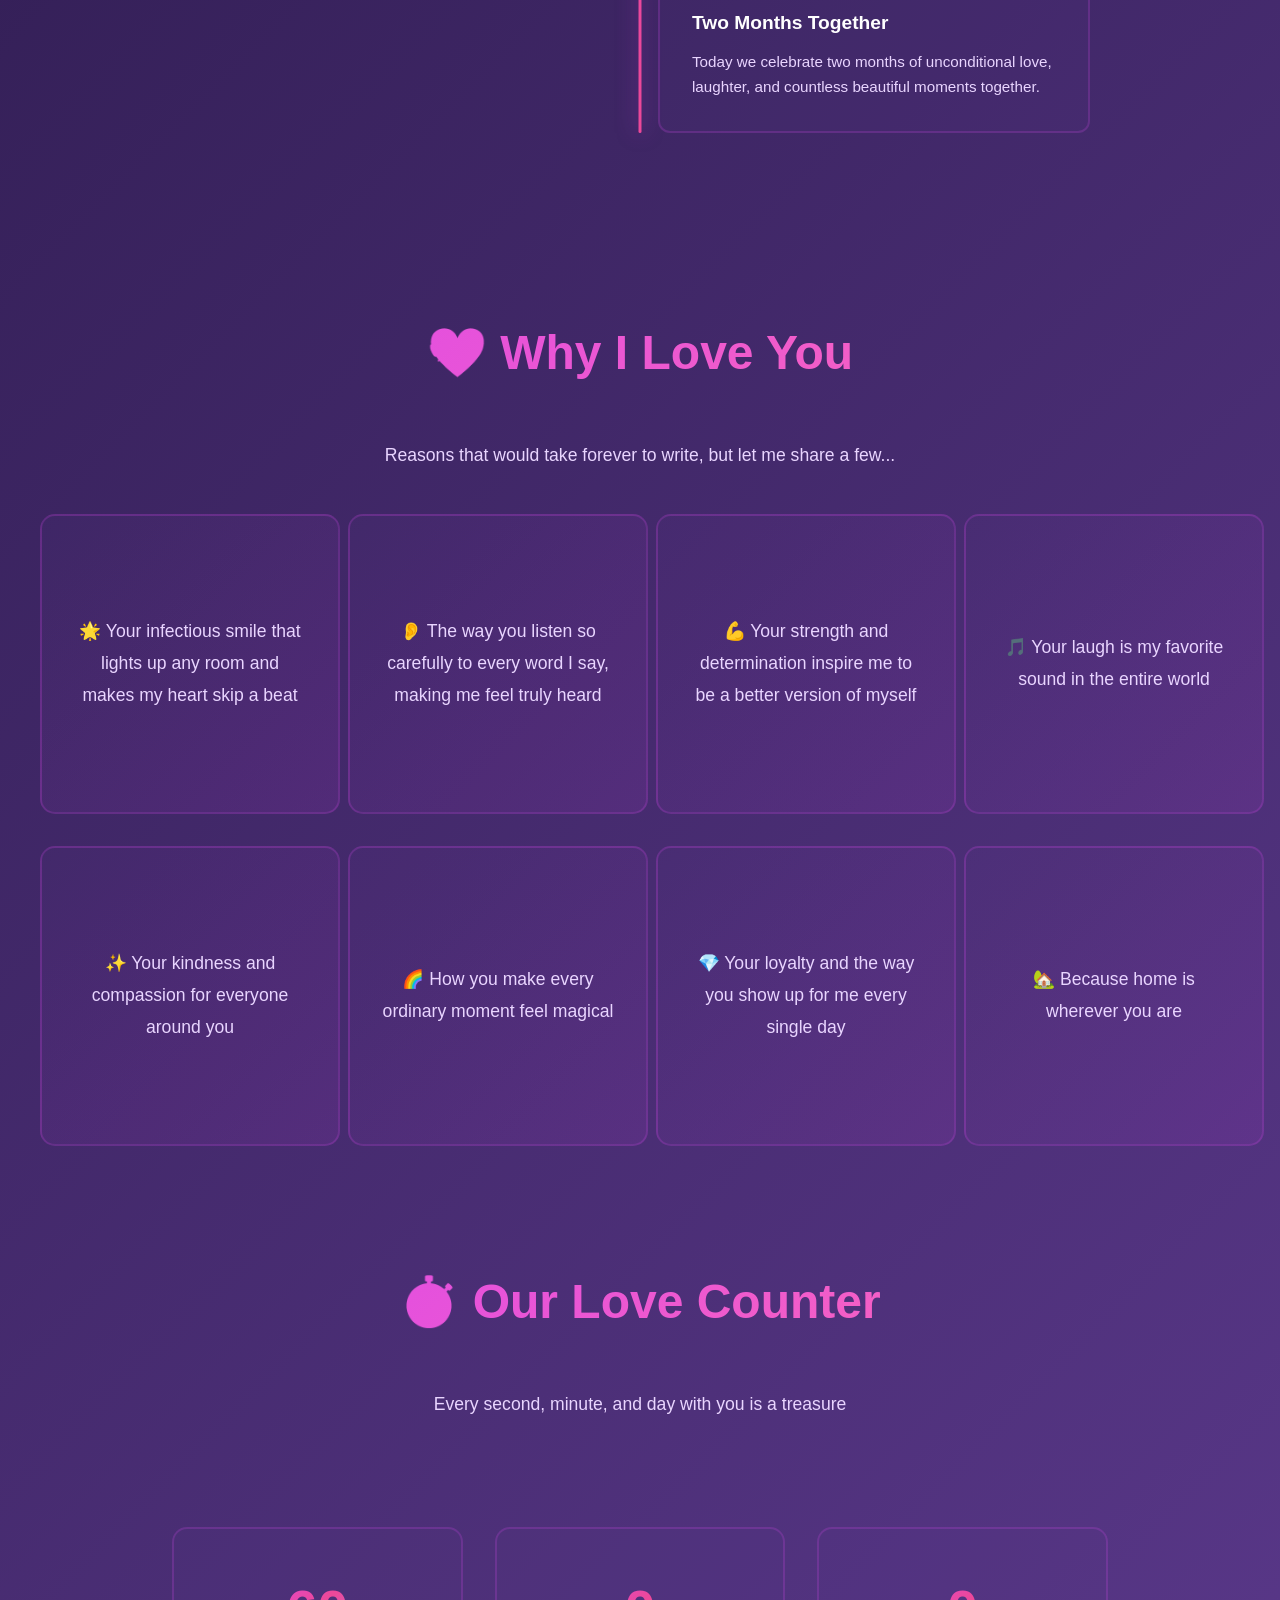
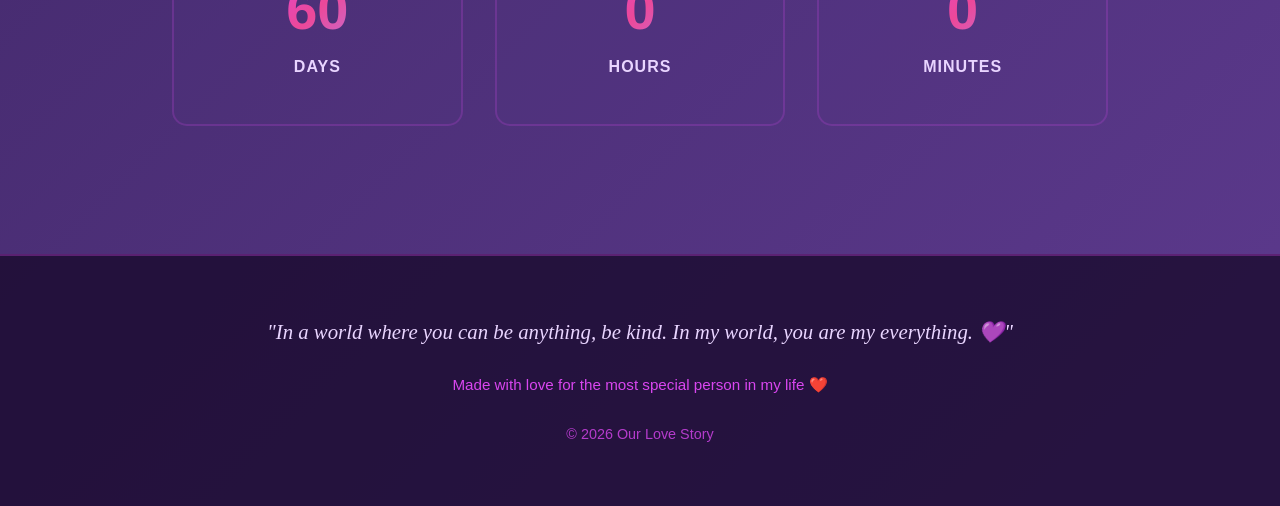
==== commit 4237a085: "Update print statement from 'Hello' to 'Goodbye'" ====
--- a/index.html
+++ b/index.html
@@ -13,6 +13,32 @@
   <link href="https://fonts.googleapis.com/css2?family=Poppins:wght@400;600;700;800&family=Playfair+Display:wght@700;900&display=swap" rel="stylesheet">
 </head>
 <body>
+  <!-- Login Panel -->
+  <div class="login-panel hidden" id="loginPanel">
+    <div class="login-container">
+      <div class="login-header">
+        <h1>💜 Welcome Back, My Love</h1>
+        <p>Please enter your credentials to access our special celebration</p>
+      </div>
+      <form class="login-form" onsubmit="handleLogin(); return false;">
+        <div class="form-group">
+          <label for="username">Username</label>
+          <input type="text" id="username" placeholder="Enter username" required>
+        </div>
+        <div class="form-group">
+          <label for="password">Password</label>
+          <input type="password" id="password" placeholder="Enter password" required>
+        </div>
+        <button type="submit" class="login-button">Login</button>
+        <button type="button" class="hint-button" onclick="toggleHint()">💡 Hint</button>
+      </form>
+      <div class="hint-box hidden" id="hintBox">
+        <p><strong>Username:</strong> Alex</p>
+        <p><strong>Password:</strong> Biaca</p>
+      </div>
+    </div>
+  </div>
+
   <!-- Page Loader -->
   <div class="page-loader">
     <div class="loader-spinner"></div>
@@ -31,6 +57,7 @@
     </ul>
     <button class="mobile-menu-toggle">☰</button>
     <button class="music-toggle">🔇</button>
+    <button class="logout-toggle" onclick="handleLogout()">🚪</button>
   </nav>
 
   <main>
--- a/style.css
+++ b/style.css
@@ -82,7 +82,7 @@
   display: flex;
   justify-content: center;
   align-items: center;
-  z-index: 9999;
+  z-index: 10000;
   backdrop-filter: blur(5px);
   animation: fadeIn 0.5s ease;
 }
@@ -606,6 +606,27 @@
 .music-toggle:hover {
   background: rgba(217, 70, 239, 0.2);
   box-shadow: var(--glow-soft);
+}
+
+.logout-toggle {
+  width: 45px;
+  height: 45px;
+  border: 2px solid var(--neon-pink);
+  background: rgba(236, 72, 153, 0.1);
+  border-radius: 50%;
+  cursor: pointer;
+  display: flex;
+  align-items: center;
+  justify-content: center;
+  transition: var(--transition-normal);
+  font-size: 1.2rem;
+  animation: fadeInDown 0.6s ease 0.1s backwards;
+  margin-left: 10px;
+}
+
+.logout-toggle:hover {
+  background: rgba(236, 72, 153, 0.2);
+  box-shadow: 0 0 20px rgba(236, 72, 153, 0.4);
 }
 
 /* Mobile Navigation */
@@ -2014,6 +2035,13 @@
     font-size: 0.9rem;
   }
 
+  .logout-toggle {
+    width: 35px;
+    height: 35px;
+    font-size: 0.9rem;
+    margin-left: 5px;
+  }
+
   .mobile-menu-toggle {
     font-size: 1.2rem;
     min-width: 40px;
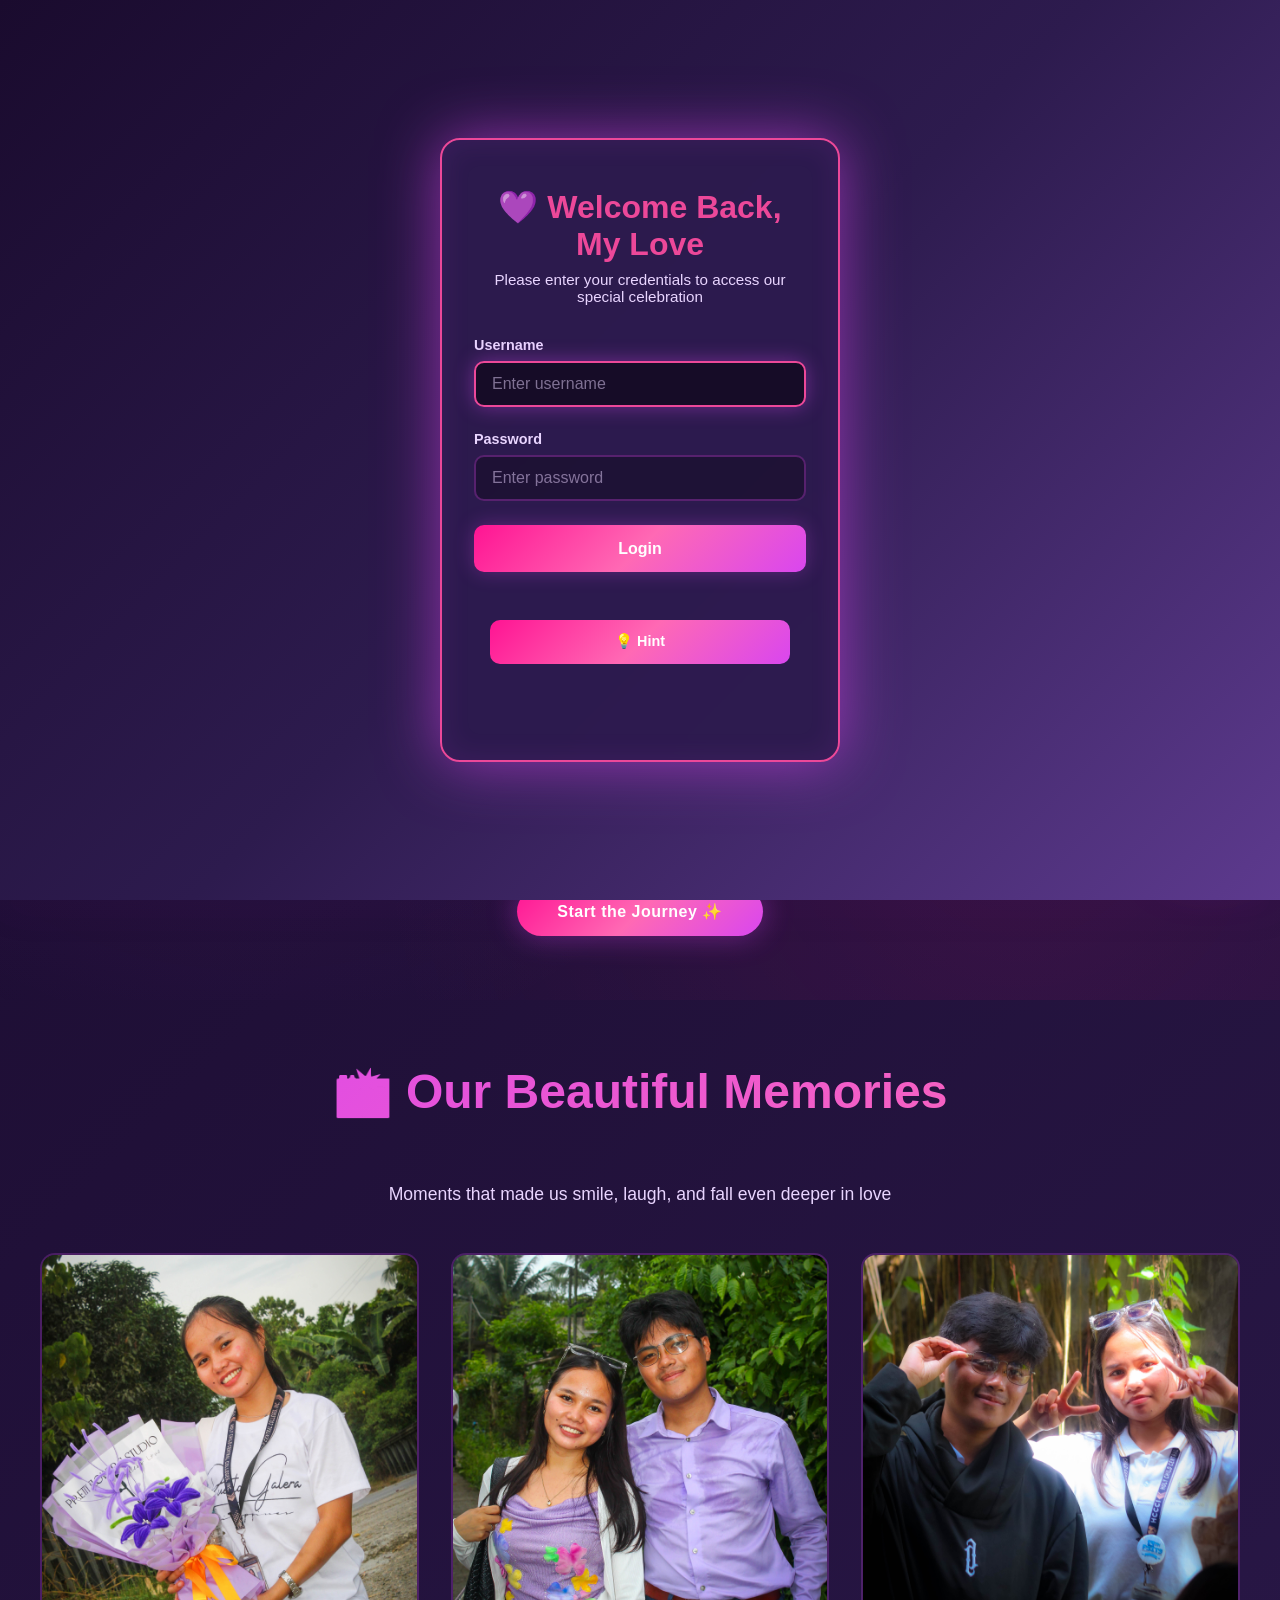
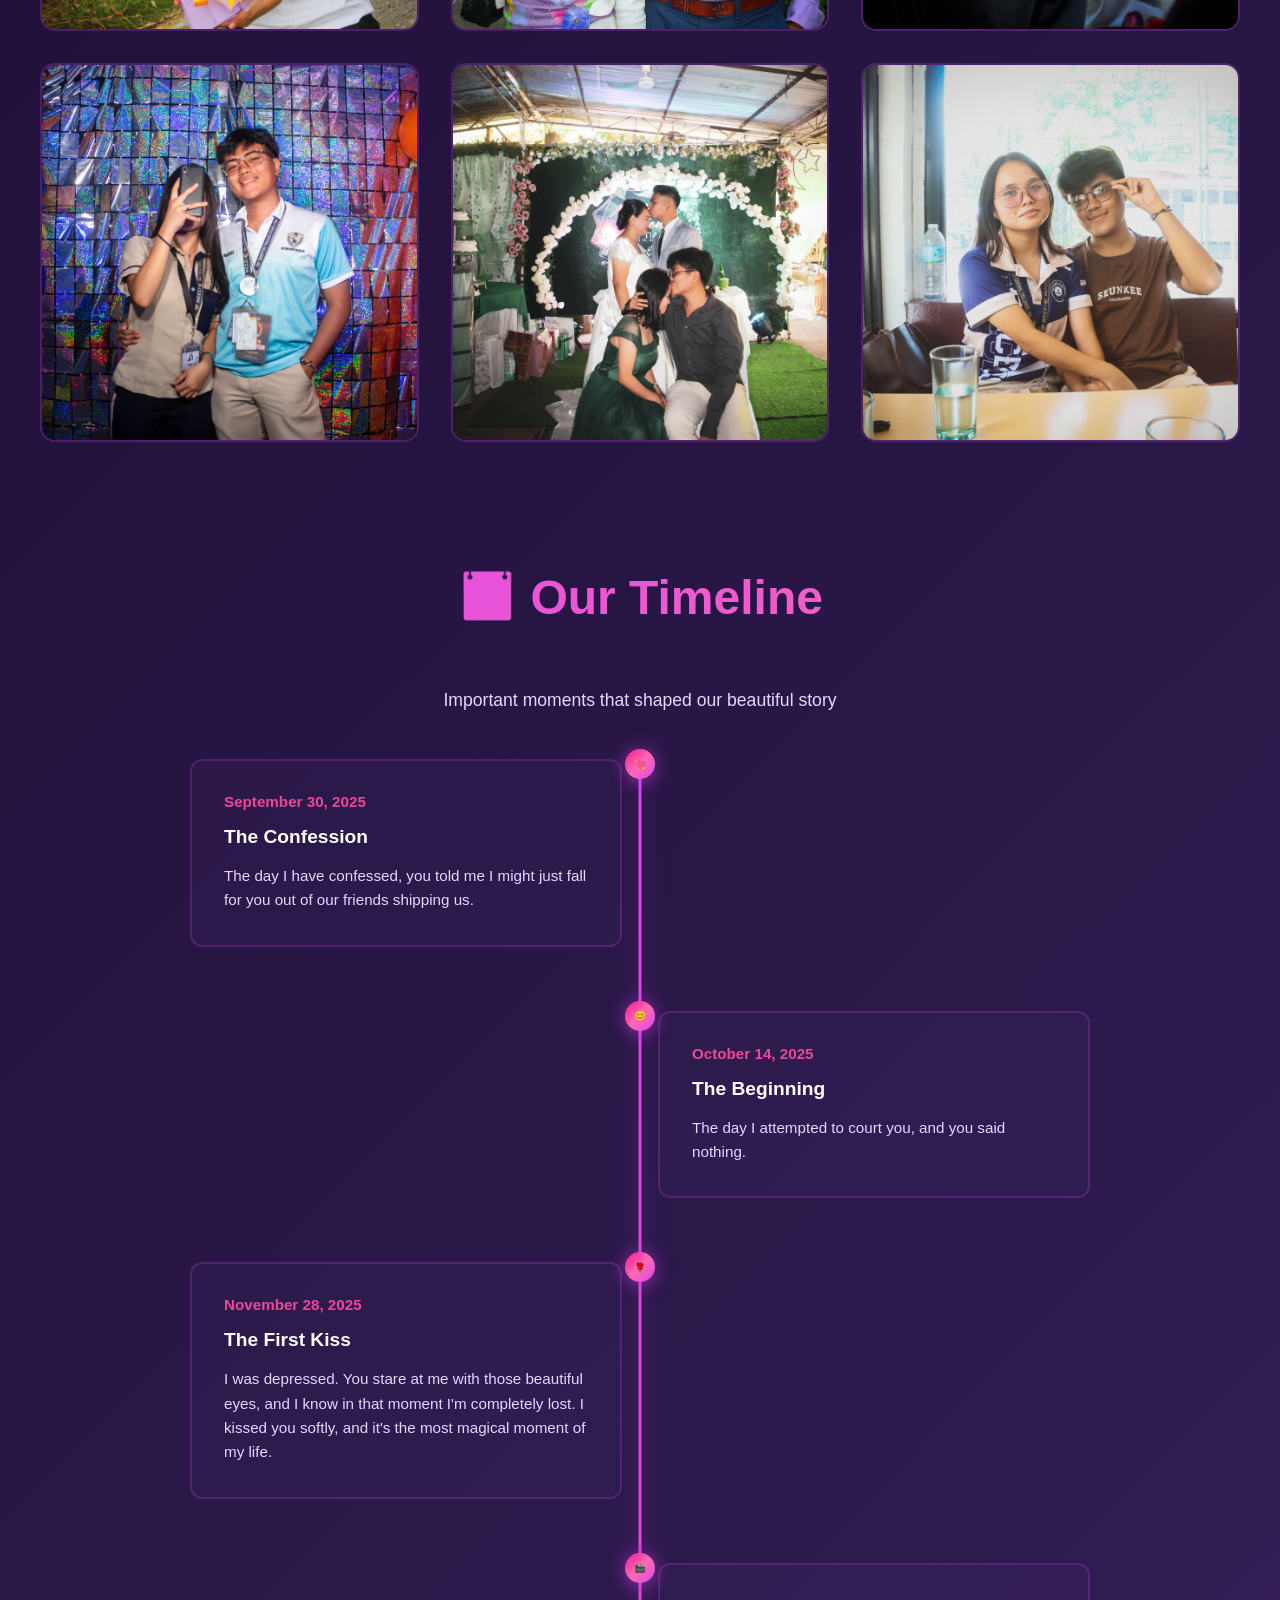
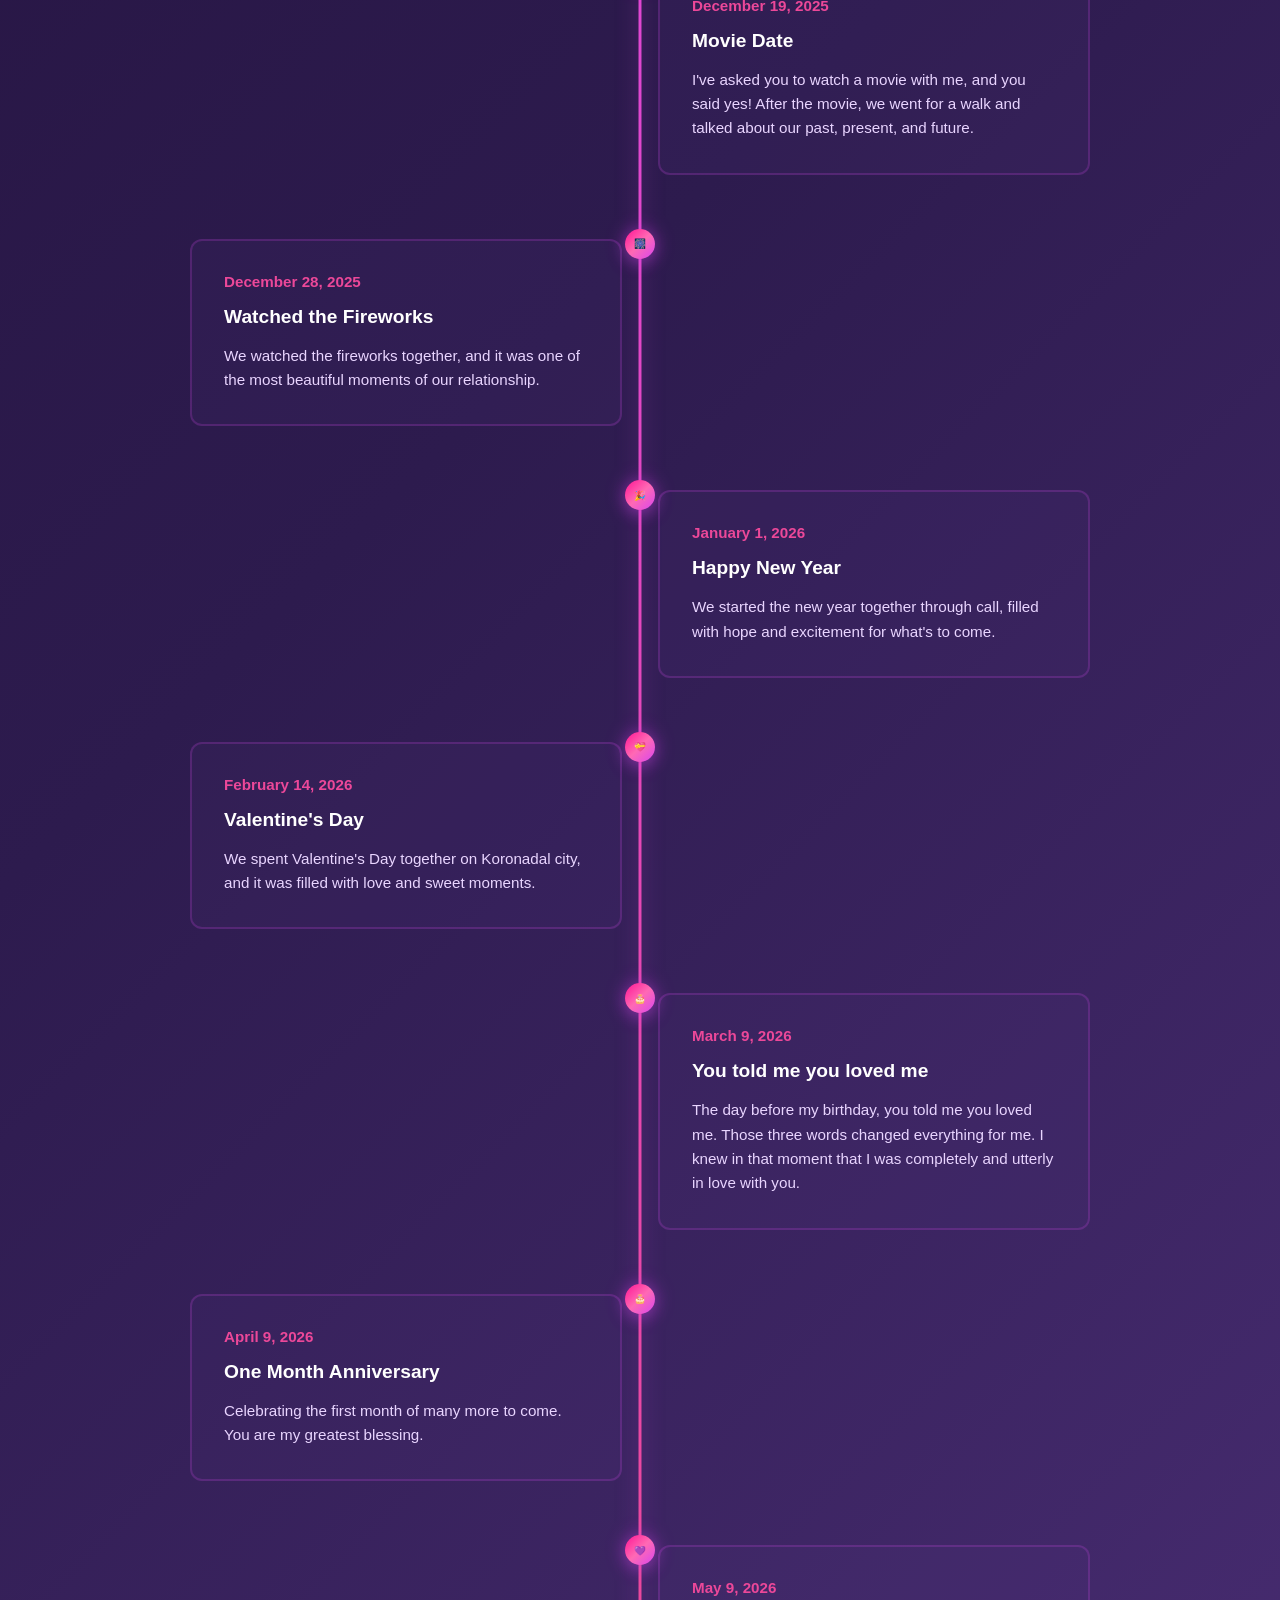
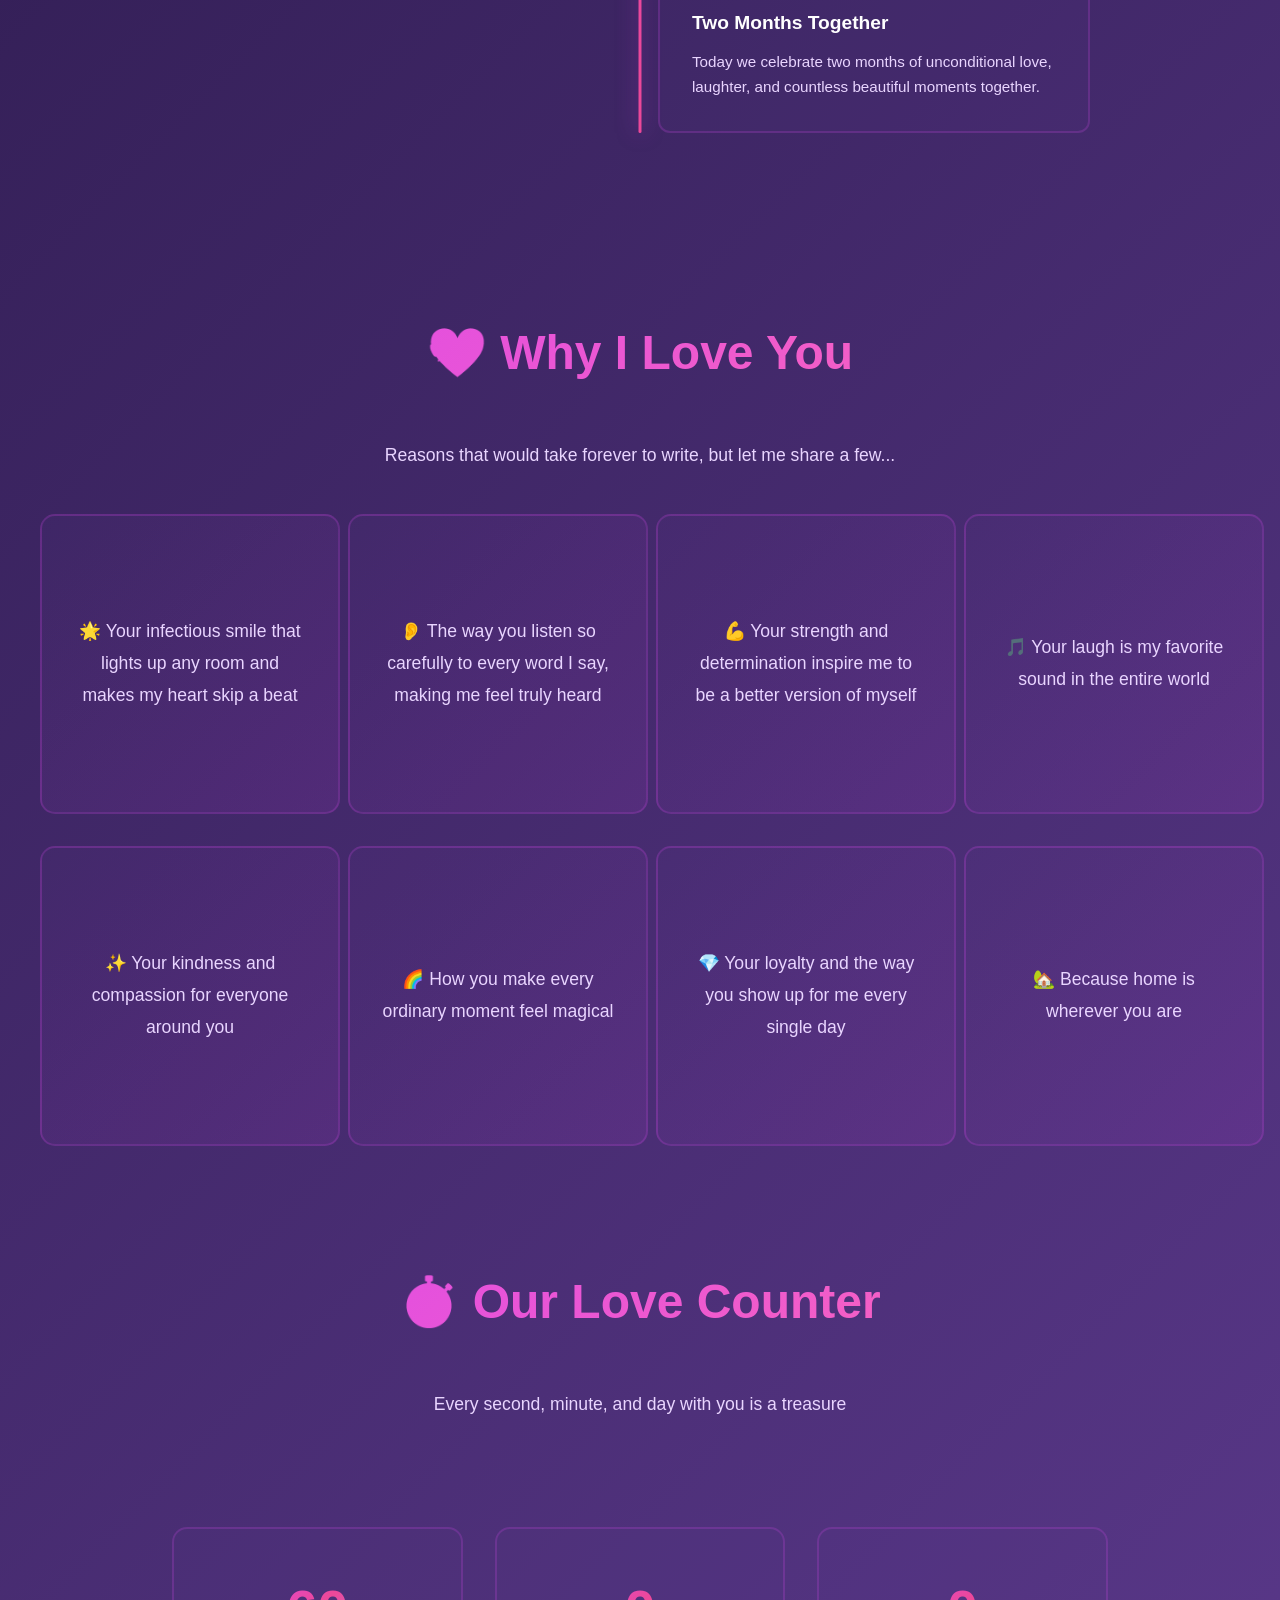
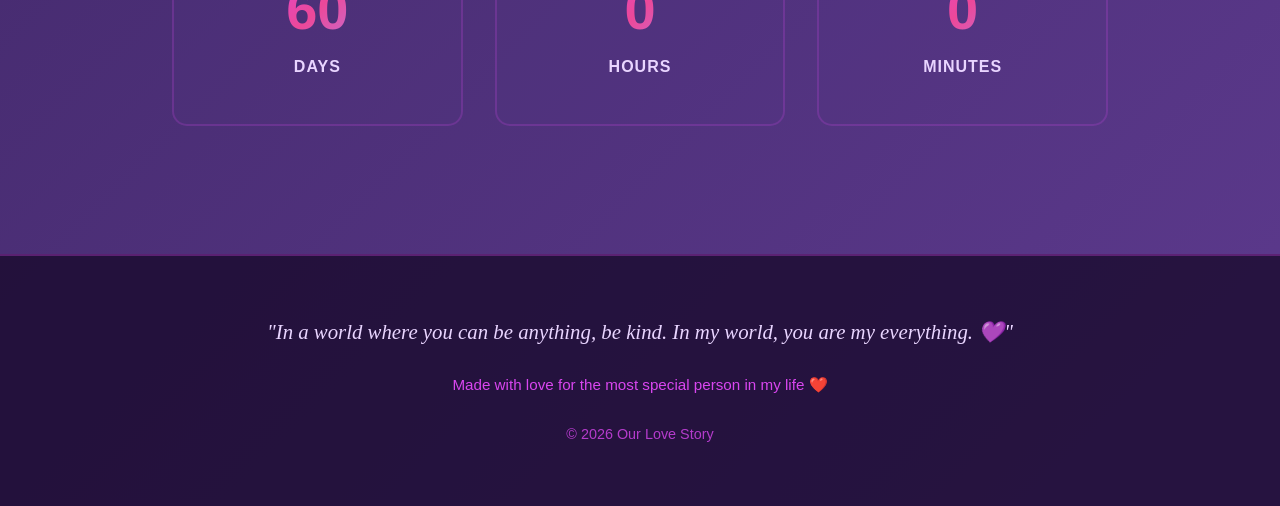
==== commit 1b08f290: "Update print statement from 'Hello' to 'Goodbye'" ====
--- a/index.html
+++ b/index.html
@@ -90,37 +90,37 @@
       <div class="gallery">
         <!-- Memory Card 1 -->
         <div class="memory-card" data-image="assets/images/memory1.jpg">
-          <img src="data:image/svg+xml,%3Csvg xmlns='http://www.w3.org/2000/svg' width='280' height='280'%3E%3Cdefs%3E%3ClinearGradient id='grad1' x1='0%25' y1='0%25' x2='100%25' y2='100%25'%3E%3Cstop offset='0%25' style='stop-color:%23d946ef;stop-opacity:0.3'/%3E%3Cstop offset='100%25' style='stop-color:%23ff1493;stop-opacity:0.3'/%3E%3C/linearGradient%3E%3C/defs%3E%3Crect fill='url(%23grad1)' width='280' height='280'/%3E%3Ctext x='50%25' y='50%25' font-size='60' fill='white' text-anchor='middle' dy='.3em'%3E😊%3C/text%3E%3C/svg%3E" alt="Memory" class="memory-card-image">
+          <img src="assets/images/memory1.jpg" alt="Memory 1" class="memory-card-image" loading="lazy">
           <div class="memory-card-caption">First Date 🌹</div>
         </div>
 
         <!-- Memory Card 2 -->
         <div class="memory-card" data-image="assets/images/memory2.jpg">
-          <img src="data:image/svg+xml,%3Csvg xmlns='http://www.w3.org/2000/svg' width='280' height='280'%3E%3Cdefs%3E%3ClinearGradient id='grad2' x1='0%25' y1='0%25' x2='100%25' y2='100%25'%3E%3Cstop offset='0%25' style='stop-color:%23ff1493;stop-opacity:0.3'/%3E%3Cstop offset='100%25' style='stop-color:%23d946ef;stop-opacity:0.3'/%3E%3C/linearGradient%3E%3C/defs%3E%3Crect fill='url(%23grad2)' width='280' height='280'/%3E%3Ctext x='50%25' y='50%25' font-size='60' fill='white' text-anchor='middle' dy='.3em'%3E😆%3C/text%3E%3C/svg%3E" alt="Memory" class="memory-card-image">
+          <img src="assets/images/memory2.jpg" alt="Memory 2" class="memory-card-image" loading="lazy">
           <div class="memory-card-caption">Thea's Debut 💃</div>
         </div>
 
         <!-- Memory Card 3 -->
         <div class="memory-card" data-image="assets/images/memory3.jpg">
-          <img src="data:image/svg+xml,%3Csvg xmlns='http://www.w3.org/2000/svg' width='280' height='280'%3E%3Cdefs%3E%3ClinearGradient id='grad3' x1='0%25' y1='0%25' x2='100%25' y2='100%25'%3E%3Cstop offset='0%25' style='stop-color:%23a78bfa;stop-opacity:0.3'/%3E%3Cstop offset='100%25' style='stop-color:%23ff69b4;stop-opacity:0.3'/%3E%3C/linearGradient%3E%3C/defs%3E%3Crect fill='url(%23grad3)' width='280' height='280'/%3E%3Ctext x='50%25' y='50%25' font-size='60' fill='white' text-anchor='middle' dy='.3em'%3E🌙%3C/text%3E%3C/svg%3E" alt="Memory" class="memory-card-image">
+          <img src="assets/images/memory3.jpg" alt="Memory 3" class="memory-card-image" loading="lazy">
           <div class="memory-card-caption">HCCCI's Pageant Pictorial ✨</div>
         </div>
 
         <!-- Memory Card 4 -->
         <div class="memory-card" data-image="assets/images/memory4.jpg">
-          <img src="data:image/svg+xml,%3Csvg xmlns='http://www.w3.org/2000/svg' width='280' height='280'%3E%3Cdefs%3E%3ClinearGradient id='grad4' x1='0%25' y1='0%25' x2='100%25' y2='100%25'%3E%3Cstop offset='0%25' style='stop-color:%23d946ef;stop-opacity:0.3'/%3E%3Cstop offset='100%25' style='stop-color:%23ec4899;stop-opacity:0.3'/%3E%3C/linearGradient%3E%3C/defs%3E%3Crect fill='url(%23grad4)' width='280' height='280'/%3E%3Ctext x='50%25' y='50%25' font-size='60' fill='white' text-anchor='middle' dy='.3em'%3E🎬%3C/text%3E%3C/svg%3E" alt="Memory" class="memory-card-image">
+          <img src="assets/images/memory4.jpg" alt="Memory 4" class="memory-card-image" loading="lazy">
           <div class="memory-card-caption">HCCCI's Open House 🍿</div>
         </div>
 
         <!-- Memory Card 5 -->
         <div class="memory-card" data-image="assets/images/memory5.jpg">
-          <img src="data:image/svg+xml,%3Csvg xmlns='http://www.w3.org/2000/svg' width='280' height='280'%3E%3Cdefs%3E%3ClinearGradient id='grad5' x1='0%25' y1='0%25' x2='100%25' y2='100%25'%3E%3Cstop offset='0%25' style='stop-color:%23ff69b4;stop-opacity:0.3'/%3E%3Cstop offset='100%25' style='stop-color:%23a78bfa;stop-opacity:0.3'/%3E%3C/linearGradient%3E%3C/defs%3E%3Crect fill='url(%23grad5)' width='280' height='280'/%3E%3Ctext x='50%25' y='50%25' font-size='60' fill='white' text-anchor='middle' dy='.3em'%3E🌺%3C/text%3E%3C/svg%3E" alt="Memory" class="memory-card-image">
+          <img src="assets/images/memory5.jpg" alt="Memory 5" class="memory-card-image" loading="lazy">
           <div class="memory-card-caption">Your Friend's Wedding 🌿</div>
         </div>
 
         <!-- Memory Card 6 -->
         <div class="memory-card" data-image="assets/images/memory6.jpg">
-          <img src="data:image/svg+xml,%3Csvg xmlns='http://www.w3.org/2000/svg' width='280' height='280'%3E%3Cdefs%3E%3ClinearGradient id='grad6' x1='0%25' y1='0%25' x2='100%25' y2='100%25'%3E%3Cstop offset='0%25' style='stop-color:%23ec4899;stop-opacity:0.3'/%3E%3Cstop offset='100%25' style='stop-color:%23d946ef;stop-opacity:0.3'/%3E%3C/linearGradient%3E%3C/defs%3E%3Crect fill='url(%23grad6)' width='280' height='280'/%3E%3Ctext x='50%25' y='50%25' font-size='60' fill='white' text-anchor='middle' dy='.3em'%3E💕%3C/text%3E%3C/svg%3E" alt="Memory" class="memory-card-image">
+          <img src="assets/images/memory6.jpg" alt="Memory 6" class="memory-card-image" loading="lazy">
           <div class="memory-card-caption">Date 🤗</div>
         </div>
       </div>
